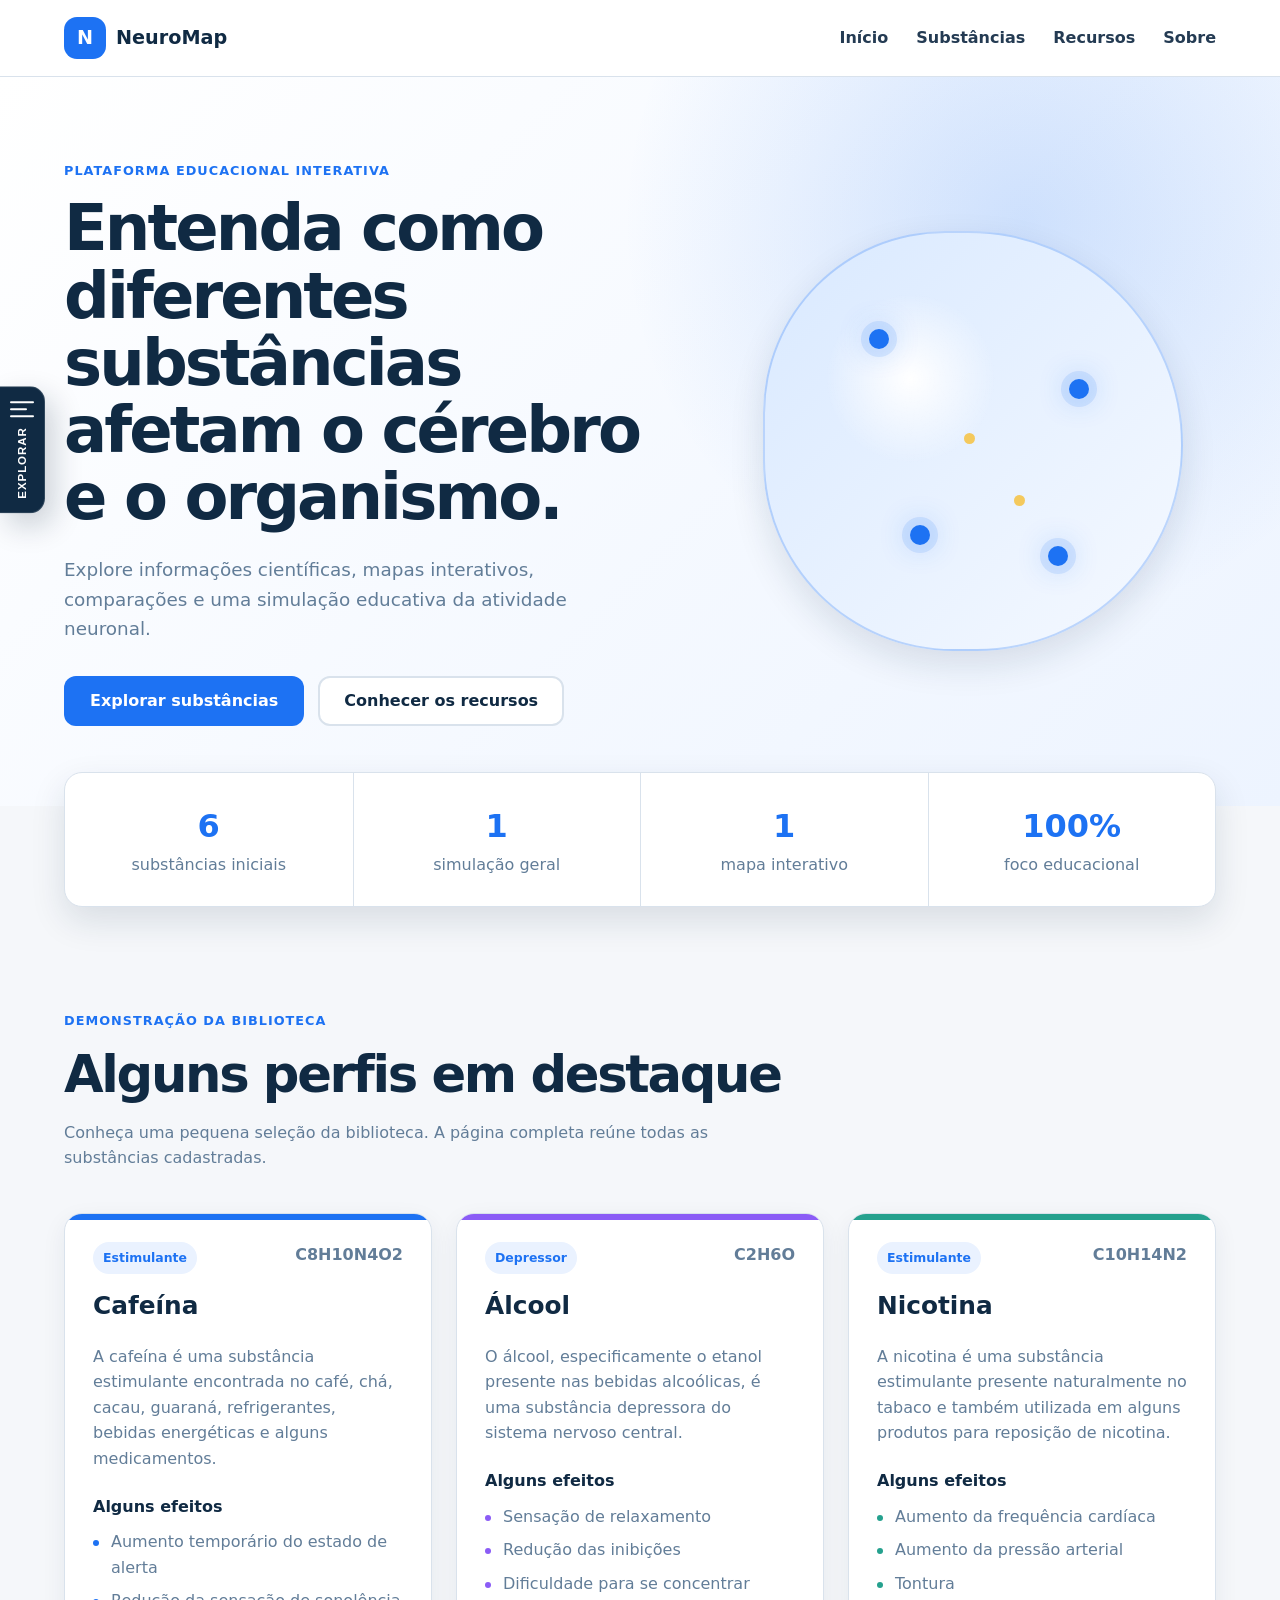
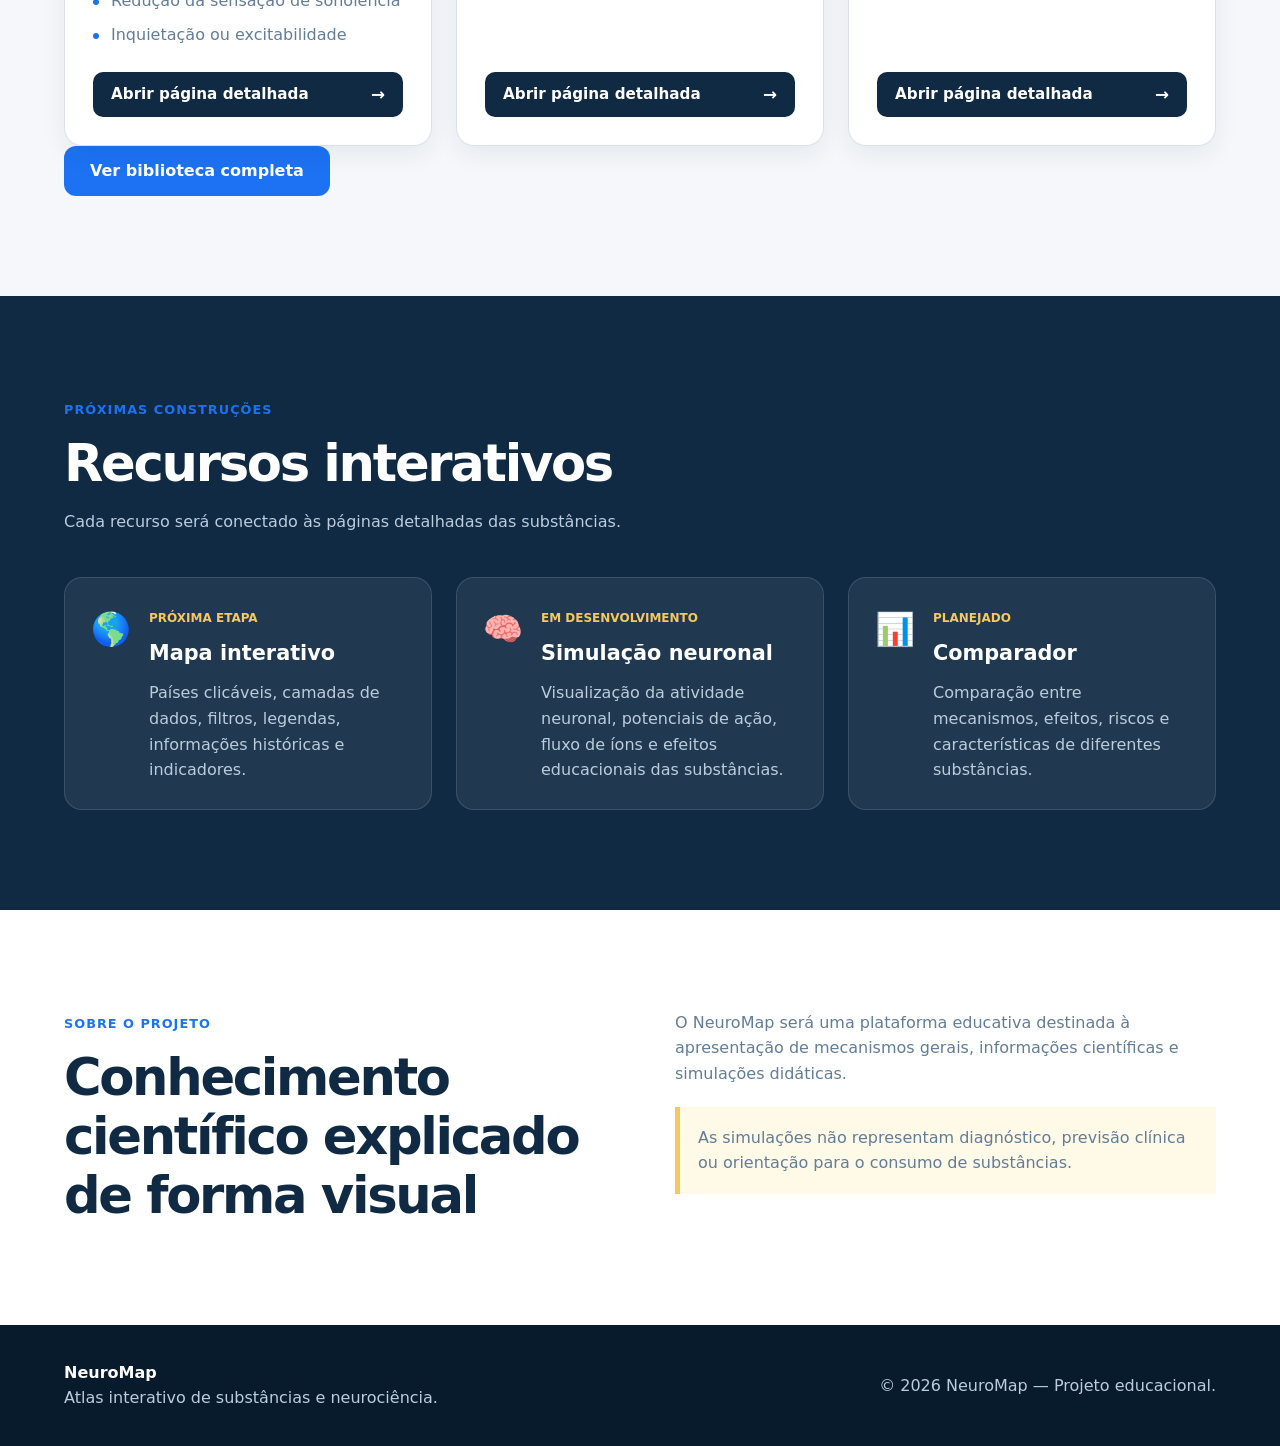
==== index.html @ d0b59bde "Add files via upload" ====
<!DOCTYPE html>
<html lang="pt-BR">
<head>
    <meta charset="UTF-8">

    <meta
        name="viewport"
        content="width=device-width, initial-scale=1.0"
    >

    <meta
        name="description"
        content="Plataforma educativa com mapas, informações e simulações sobre substâncias e seus efeitos no organismo."
    >

    <title>NeuroMap | Atlas Interativo de Substâncias</title>

    <link rel="stylesheet" href="css/style.css">

    <script src="js/menu-lateral.js" defer></script>
    <script src="js/main.js" defer></script>
</head>

<body>
    <header class="cabecalho">
        <div class="container navegacao">
            <a class="logo" href="#inicio" aria-label="Página inicial do NeuroMap">
                <span class="logo-simbolo">N</span>
                <span>NeuroMap</span>
            </a>

            <nav aria-label="Navegação principal">
                <ul class="menu">
                    <li><a href="#inicio">Início</a></li>
                  <li>
    <a href="biblioteca.html">
        Substâncias
    </a>
</li>
                    <li><a href="#recursos">Recursos</a></li>
                    <li><a href="#sobre">Sobre</a></li>
                </ul>
            </nav>
        </div>
    </header>

    <main>
        <section class="hero" id="inicio">
            <div class="container hero-conteudo">
                <div class="hero-texto">
                    <span class="etiqueta">Plataforma educacional interativa</span>

                    <h1>
                        Entenda como diferentes substâncias afetam o cérebro
                        e o organismo.
                    </h1>

                    <p>
                        Explore informações científicas, mapas interativos,
                        comparações e uma simulação educativa da atividade
                        neuronal.
                    </p>

                    <div class="hero-botoes">
                        <a class="botao botao-principal" href="#substancias">
                            Explorar substâncias
                        </a>

                        <a class="botao botao-secundario" href="#recursos">
                            Conhecer os recursos
                        </a>
                    </div>
                </div>

                <div class="hero-visual" aria-hidden="true">
                    <div class="cerebro">
                        <div class="neuronio neuronio-1"></div>
                        <div class="neuronio neuronio-2"></div>
                        <div class="neuronio neuronio-3"></div>
                        <div class="neuronio neuronio-4"></div>
                        <div class="pulso pulso-1"></div>
                        <div class="pulso pulso-2"></div>
                    </div>
                </div>
            </div>
        </section>

        <section class="numeros">
            <div class="container grade-numeros">
                <article>
                    <strong>6</strong>
                    <span>substâncias iniciais</span>
                </article>

                <article>
                    <strong>1</strong>
                    <span>simulação geral</span>
                </article>

                <article>
                    <strong>1</strong>
                    <span>mapa interativo</span>
                </article>

                <article>
                    <strong>100%</strong>
                    <span>foco educacional</span>
                </article>
            </div>
        </section>

        <section class="secao" id="substancias">
            <div class="container">
                <div class="titulo-secao">
                    <span class="etiqueta">
    Demonstração da biblioteca
</span>

<h2>
    Alguns perfis em destaque
</h2>

<p>
    Conheça uma pequena seleção da biblioteca.
    A página completa reúne todas as substâncias cadastradas.
</p>
                </div>

                <div
    
                class="grade-substancias"
                id="lista-substancias"
                data-limite="3"
                aria-live="polite"
                >
                    <p class="mensagem-carregamento">
                        Carregando substâncias...
                    </p>
                </div>
                 <div 
                 class="acao-biblioteca">
            <a
                 class="botao botao-principal"
                 href="biblioteca.html"
            >
        Ver biblioteca completa
    </a>
</div>
            </div>
        </section>

        <section class="secao secao-recursos" id="recursos">
            <div class="container">
                <div class="titulo-secao">
                    <span class="etiqueta">Próximas construções</span>
                    <h2>Recursos interativos</h2>

                    <p>
                        Cada recurso será conectado às páginas detalhadas
                        das substâncias.
                    </p>
                </div>

                <div class="grade-recursos">
                    <article class="recurso">
                        <span class="recurso-icone">🌎</span>
                        <div>
                            <span class="status">Próxima etapa</span>
                            <h3>Mapa interativo</h3>

                            <p>
                                Países clicáveis, camadas de dados,
                                filtros, legendas, informações históricas
                                e indicadores.
                            </p>
                        </div>
                    </article>

                    <article class="recurso">
                        <span class="recurso-icone">🧠</span>
                        <div>
                            <span class="status">Em desenvolvimento</span>
                            <h3>Simulação neuronal</h3>

                            <p>
                                Visualização da atividade neuronal,
                                potenciais de ação, fluxo de íons e efeitos
                                educacionais das substâncias.
                            </p>
                        </div>
                    </article>

                    <article class="recurso">
                        <span class="recurso-icone">📊</span>
                        <div>
                            <span class="status">Planejado</span>
                            <h3>Comparador</h3>

                            <p>
                                Comparação entre mecanismos, efeitos,
                                riscos e características de diferentes
                                substâncias.
                            </p>
                        </div>
                    </article>
                </div>
            </div>
        </section>

        <section class="secao sobre" id="sobre">
            <div class="container sobre-conteudo">
                <div>
                    <span class="etiqueta">Sobre o projeto</span>
                    <h2>Conhecimento científico explicado de forma visual</h2>
                </div>

                <div>
                    <p>
                        O NeuroMap será uma plataforma educativa destinada à
                        apresentação de mecanismos gerais, informações
                        científicas e simulações didáticas.
                    </p>

                    <p class="aviso">
                        As simulações não representam diagnóstico, previsão
                        clínica ou orientação para o consumo de substâncias.
                    </p>
                </div>
            </div>
        </section>
    </main>

    <footer class="rodape">
        <div class="container rodape-conteudo">
            <div>
                <strong>NeuroMap</strong>
                <p>Atlas interativo de substâncias e neurociência.</p>
            </div>

            <p id="ano-rodape"></p>
        </div>
    </footer>
</body>
</html>
---- css/style.css ----
:root {
    --azul-escuro: #102a43;
    --azul: #1d72f3;
    --azul-claro: #eaf2ff;
    --verde: #25a18e;
    --amarelo: #f4c95d;
    --branco: #ffffff;
    --fundo: #f5f7fa;
    --texto: #243b53;
    --texto-claro: #627d98;
    --borda: #d9e2ec;
    --sombra: 0 14px 35px rgba(16, 42, 67, 0.12);
    --raio: 18px;
    --largura: 1180px;
}

* {
    box-sizing: border-box;
    margin: 0;
    padding: 0;
}

html {
    scroll-behavior: smooth;
}

body {
    background: var(--fundo);
    color: var(--texto);
    font-family: Arial, Helvetica, sans-serif;
    line-height: 1.6;
}

a {
    color: inherit;
    text-decoration: none;
}

button,
a {
    -webkit-tap-highlight-color: transparent;
}

.container {
    width: min(90%, var(--largura));
    margin: 0 auto;
}

/* Cabeçalho */

.cabecalho {
    position: sticky;
    top: 0;
    z-index: 1000;
    background: rgba(255, 255, 255, 0.94);
    border-bottom: 1px solid var(--borda);
    backdrop-filter: blur(12px);
}

.navegacao {
    min-height: 76px;
    display: flex;
    align-items: center;
    justify-content: space-between;
    gap: 30px;
}

.logo {
    display: flex;
    align-items: center;
    gap: 10px;
    color: var(--azul-escuro);
    font-size: 1.2rem;
    font-weight: 800;
}

.logo-simbolo {
    width: 42px;
    height: 42px;
    display: grid;
    place-items: center;
    border-radius: 13px;
    background: var(--azul);
    color: var(--branco);
}

.menu {
    display: flex;
    align-items: center;
    gap: 28px;
    list-style: none;
}

.menu a {
    color: var(--texto);
    font-weight: 700;
}

.menu a:hover,
.menu a:focus {
    color: var(--azul);
}

/* Hero */

.hero {
    min-height: 650px;
    display: flex;
    align-items: center;
    overflow: hidden;
    background:
        radial-gradient(circle at 80% 20%, rgba(29, 114, 243, 0.18), transparent 34%),
        linear-gradient(135deg, #ffffff 0%, #edf4ff 100%);
}

.hero-conteudo {
    display: grid;
    grid-template-columns: 1.1fr 0.9fr;
    align-items: center;
    gap: 70px;
    padding: 80px 0;
}

.etiqueta {
    display: inline-block;
    margin-bottom: 14px;
    color: var(--azul);
    font-size: 0.8rem;
    font-weight: 800;
    letter-spacing: 0.08em;
    text-transform: uppercase;
}

.hero h1 {
    max-width: 720px;
    color: var(--azul-escuro);
    font-size: clamp(2.4rem, 5vw, 4.7rem);
    line-height: 1.05;
}

.hero-texto > p {
    max-width: 650px;
    margin-top: 24px;
    color: var(--texto-claro);
    font-size: 1.15rem;
}

.hero-botoes {
    display: flex;
    flex-wrap: wrap;
    gap: 14px;
    margin-top: 32px;
}

.botao {
    min-height: 50px;
    display: inline-flex;
    align-items: center;
    justify-content: center;
    padding: 0 24px;
    border: 2px solid transparent;
    border-radius: 12px;
    font-weight: 800;
    transition: 0.2s;
}

.botao-principal {
    background: var(--azul);
    color: var(--branco);
}

.botao-principal:hover {
    transform: translateY(-2px);
    box-shadow: 0 10px 25px rgba(29, 114, 243, 0.25);
}

.botao-secundario {
    border-color: var(--borda);
    background: var(--branco);
    color: var(--azul-escuro);
}

/* Ilustração criada somente com CSS */

.hero-visual {
    display: grid;
    place-items: center;
}

.cerebro {
    position: relative;
    width: min(420px, 80vw);
    aspect-ratio: 1;
    border: 2px solid rgba(29, 114, 243, 0.25);
    border-radius: 46% 54% 52% 48%;
    background:
        radial-gradient(circle at 35% 35%, #ffffff, transparent 22%),
        linear-gradient(135deg, #d9e9ff, #f5f9ff);
    box-shadow: var(--sombra);
}

.neuronio,
.pulso {
    position: absolute;
    border-radius: 50%;
}

.neuronio {
    width: 20px;
    height: 20px;
    background: var(--azul);
    box-shadow:
        0 0 0 8px rgba(29, 114, 243, 0.12),
        0 0 30px rgba(29, 114, 243, 0.45);
}

.neuronio-1 {
    top: 23%;
    left: 25%;
}

.neuronio-2 {
    top: 35%;
    right: 22%;
}

.neuronio-3 {
    bottom: 25%;
    left: 35%;
}

.neuronio-4 {
    bottom: 20%;
    right: 27%;
}

.pulso {
    width: 11px;
    height: 11px;
    background: var(--amarelo);
    animation: pulsar 1.8s infinite alternate;
}

.pulso-1 {
    top: 48%;
    left: 48%;
}

.pulso-2 {
    top: 63%;
    left: 60%;
    animation-delay: 0.7s;
}

@keyframes pulsar {
    from {
        transform: scale(0.7);
        opacity: 0.4;
    }

    to {
        transform: scale(1.7);
        opacity: 1;
        box-shadow: 0 0 25px var(--amarelo);
    }
}

/* Números */

.numeros {
    position: relative;
    margin-top: -34px;
}

.grade-numeros {
    display: grid;
    grid-template-columns: repeat(4, 1fr);
    overflow: hidden;
    border: 1px solid var(--borda);
    border-radius: var(--raio);
    background: var(--branco);
    box-shadow: var(--sombra);
}

.grade-numeros article {
    padding: 28px;
    text-align: center;
}

.grade-numeros article + article {
    border-left: 1px solid var(--borda);
}

.grade-numeros strong {
    display: block;
    color: var(--azul);
    font-size: 2rem;
}

.grade-numeros span {
    color: var(--texto-claro);
}

/* Seções */

.secao {
    padding: 100px 0;
}

.titulo-secao {
    max-width: 730px;
    margin-bottom: 42px;
}

.titulo-secao h2,
.sobre h2 {
    color: var(--azul-escuro);
    font-size: clamp(2rem, 4vw, 3.2rem);
    line-height: 1.15;
}

.titulo-secao p {
    margin-top: 16px;
    color: var(--texto-claro);
}

/* Cards de substâncias */

.grade-substancias {
    display: grid;
    grid-template-columns: repeat(3, 1fr);
    gap: 24px;
}

.card-substancia {
    position: relative;
    overflow: hidden;
    padding: 28px;
    border: 1px solid var(--borda);
    border-radius: var(--raio);
    background: var(--branco);
    box-shadow: 0 8px 25px rgba(16, 42, 67, 0.07);
    transition: 0.25s;
}

.card-substancia::before {
    content: "";
    position: absolute;
    inset: 0 0 auto;
    height: 6px;
    background: var(--cor-card, var(--azul));
}

.card-substancia:hover {
    transform: translateY(-6px);
    box-shadow: var(--sombra);
}

.card-topo {
    display: flex;
    align-items: flex-start;
    justify-content: space-between;
    gap: 18px;
}

.card-substancia h3 {
    margin-top: 12px;
    color: var(--azul-escuro);
    font-size: 1.55rem;
}

.categoria {
    display: inline-block;
    padding: 6px 10px;
    border-radius: 999px;
    background: var(--azul-claro);
    color: var(--azul);
    font-size: 0.78rem;
    font-weight: 800;
}

.formula {
    color: var(--texto-claro);
    font-weight: 700;
}

.card-resumo {
    margin-top: 18px;
    color: var(--texto-claro);
}

.card-substancia h4 {
    margin-top: 22px;
    color: var(--azul-escuro);
}

.lista-efeitos {
    margin: 10px 0 24px 20px;
    color: var(--texto-claro);
}

.botao-card {
    width: 100%;
    min-height: 45px;

    display: flex;
    align-items: center;
    justify-content: center;

    border: 0;
    border-radius: 10px;
    background: var(--azul-escuro);
    color: var(--branco);
    cursor: pointer;
    font-size: 0.95rem;
    font-weight: 800;
    text-decoration: none;
}

.botao-card:hover {
    background: var(--azul);
}

.mensagem-carregamento,
.mensagem-erro {
    grid-column: 1 / -1;
    padding: 30px;
    border-radius: var(--raio);
    background: var(--branco);
    text-align: center;
}

.mensagem-erro {
    color: #a61b1b;
}

/* Recursos */

.secao-recursos {
    background: var(--azul-escuro);
}

.secao-recursos .titulo-secao h2 {
    color: var(--branco);
}

.secao-recursos .titulo-secao p {
    color: #bcccdc;
}

.grade-recursos {
    display: grid;
    grid-template-columns: repeat(3, 1fr);
    gap: 24px;
}

.recurso {
    display: flex;
    align-items: flex-start;
    gap: 18px;
    padding: 26px;
    border: 1px solid rgba(255, 255, 255, 0.13);
    border-radius: var(--raio);
    background: rgba(255, 255, 255, 0.07);
    color: var(--branco);
}

.recurso-icone {
    font-size: 2rem;
}

.recurso h3 {
    margin: 8px 0 10px;
    font-size: 1.3rem;
}

.recurso p {
    color: #bcccdc;
}

.status {
    color: var(--amarelo);
    font-size: 0.75rem;
    font-weight: 800;
    text-transform: uppercase;
}

/* Sobre */

.sobre {
    background: var(--branco);
}

.sobre-conteudo {
    display: grid;
    grid-template-columns: 1fr 1fr;
    gap: 70px;
    align-items: start;
}

.sobre p {
    color: var(--texto-claro);
}

.aviso {
    margin-top: 20px;
    padding: 18px;
    border-left: 5px solid var(--amarelo);
    background: #fff9e8;
}

/* Rodapé */

.rodape {
    padding: 35px 0;
    background: #081b2c;
    color: #bcccdc;
}

.rodape-conteudo {
    display: flex;
    align-items: center;
    justify-content: space-between;
    gap: 25px;
}

.rodape strong {
    color: var(--branco);
}

/* Responsividade */

@media (max-width: 900px) {
    .hero-conteudo,
    .sobre-conteudo {
        grid-template-columns: 1fr;
    }

    .hero-texto {
        text-align: center;
    }

    .hero-texto > p {
        margin-inline: auto;
    }

    .hero-botoes {
        justify-content: center;
    }

    .hero-visual {
        order: -1;
    }

    .grade-substancias,
    .grade-recursos {
        grid-template-columns: 1fr;
    }

    .grade-numeros {
        grid-template-columns: repeat(2, 1fr);
    }

    .grade-numeros article + article {
        border-left: 0;
    }
}

@media (max-width: 650px) {
    .navegacao {
        padding: 15px 0;
        flex-direction: column;
    }

    .menu {
        flex-wrap: wrap;
        justify-content: center;
        gap: 14px 20px;
    }

    .hero {
        min-height: auto;
    }

    .hero-conteudo {
        padding: 55px 0 85px;
    }

    .hero h1 {
        font-size: 2.5rem;
    }

    .grade-numeros {
        grid-template-columns: 1fr;
    }

    .grade-numeros article {
        border-bottom: 1px solid var(--borda);
    }

    .secao {
        padding: 75px 0;
    }

    .rodape-conteudo {
        flex-direction: column;
        text-align: center;
    }
}


/* Ajustes profissionais gerais */

body {
    font-family:
        "Segoe UI",
        Inter,
        system-ui,
        -apple-system,
        BlinkMacSystemFont,
        Arial,
        sans-serif;
    text-rendering: optimizeLegibility;
}

.hero h1,
.titulo-secao h2,
.sobre h2 {
    letter-spacing: -0.045em;
}

.card-substancia {
    min-height: 100%;
    display: flex;
    flex-direction: column;
}

.botao-card {
    margin-top: auto;
    justify-content: space-between;
    padding-inline: 18px;
}

.botao-card::after {
    content: "→";
    font-size: 1.05rem;
}

.lista-efeitos {
    list-style: none;
    margin-left: 0;
}

.lista-efeitos li {
    position: relative;
    padding-left: 18px;
}

.lista-efeitos li + li {
    margin-top: 8px;
}

.lista-efeitos li::before {
    content: "";
    position: absolute;
    top: 0.68em;
    left: 0;
    width: 6px;
    height: 6px;
    border-radius: 50%;
    background: var(--cor-card, var(--azul));
}

@media (prefers-reduced-motion: reduce) {
    *,
    *::before,
    *::after {
        scroll-behavior: auto !important;
        animation-duration: 0.01ms !important;
        animation-iteration-count: 1 !important;
        transition-duration: 0.01ms !important;
    }
}


/* =========================================================
   CENTRAL DE NAVEGAÇÃO LATERAL
   ========================================================= */

.sr-only {
    position: absolute;
    width: 1px;
    height: 1px;
    overflow: hidden;
    clip: rect(0, 0, 0, 0);
    white-space: nowrap;
    clip-path: inset(50%);
}

.menu-global-aberto {
    overflow: hidden;
}

.aba-menu-lateral {
    position: fixed;
    top: 50%;
    left: 0;
    z-index: 1300;
    min-height: 116px;
    display: flex;
    flex-direction: column;
    align-items: center;
    justify-content: center;
    gap: 10px;
    padding: 14px 10px;
    border: 1px solid rgba(255, 255, 255, 0.14);
    border-left: 0;
    border-radius: 0 15px 15px 0;
    background: var(--azul-escuro);
    color: var(--branco);
    box-shadow: 8px 12px 30px rgba(11, 31, 51, 0.2);
    cursor: pointer;
    transform: translateY(-50%);
    transition:
        background 0.2s ease,
        padding 0.2s ease,
        transform 0.2s ease;
}

.aba-menu-lateral:hover,
.aba-menu-lateral:focus-visible {
    padding-right: 14px;
    background: var(--azul);
}

.aba-menu-icone {
    width: 24px;
    display: grid;
    gap: 5px;
}

.aba-menu-icone i {
    display: block;
    height: 2px;
    border-radius: 999px;
    background: currentColor;
}

.aba-menu-icone i:nth-child(2) {
    width: 17px;
}

.aba-menu-texto {
    writing-mode: vertical-rl;
    transform: rotate(180deg);
    font-size: 0.72rem;
    font-weight: 850;
    letter-spacing: 0.08em;
    text-transform: uppercase;
}

.menu-lateral-overlay {
    position: fixed;
    inset: 0;
    z-index: 1390;
    background: rgba(5, 18, 31, 0.58);
    opacity: 0;
    backdrop-filter: blur(3px);
    transition: opacity 0.22s ease;
}

.menu-lateral-overlay.overlay-visivel {
    opacity: 1;
}

.menu-lateral {
    position: fixed;
    top: 0;
    bottom: 0;
    left: 0;
    z-index: 1400;
    width: min(430px, 92vw);
    display: flex;
    flex-direction: column;
    border-right: 1px solid rgba(255, 255, 255, 0.08);
    background:
        radial-gradient(circle at 10% 0%, rgba(37, 99, 235, 0.2), transparent 28%),
        linear-gradient(160deg, #0a1d30, #0d2740 64%, #0a2035);
    color: var(--branco);
    box-shadow: 24px 0 70px rgba(3, 13, 23, 0.33);
    transform: translateX(-103%);
    visibility: hidden;
    transition:
        transform 0.28s ease,
        visibility 0.28s ease;
}

.menu-lateral.menu-lateral-aberto {
    transform: translateX(0);
    visibility: visible;
}

.menu-lateral-cabecalho {
    min-height: 86px;
    display: flex;
    align-items: center;
    justify-content: space-between;
    gap: 20px;
    padding: 18px 22px;
    border-bottom: 1px solid rgba(255, 255, 255, 0.1);
}

.menu-lateral-logo {
    display: flex;
    align-items: center;
    gap: 12px;
}

.menu-lateral-logo > span:last-child {
    display: flex;
    flex-direction: column;
}

.menu-lateral-logo strong {
    color: var(--branco);
    font-size: 1rem;
}

.menu-lateral-logo small {
    color: #9fb4ca;
    font-size: 0.72rem;
}

.fechar-menu-lateral {
    width: 40px;
    height: 40px;
    display: grid;
    place-items: center;
    border: 1px solid rgba(255, 255, 255, 0.13);
    border-radius: 12px;
    background: rgba(255, 255, 255, 0.07);
    color: var(--branco);
    cursor: pointer;
    font-size: 1.7rem;
    line-height: 1;
    transition:
        background 0.18s ease,
        transform 0.18s ease;
}

.fechar-menu-lateral:hover {
    background: rgba(255, 255, 255, 0.13);
    transform: rotate(4deg);
}

.menu-lateral-conteudo {
    flex: 1;
    overflow-y: auto;
    padding: 8px 22px 30px;
    scrollbar-width: thin;
    scrollbar-color: rgba(255, 255, 255, 0.25) transparent;
}

.grupo-menu-lateral {
    padding: 25px 0;
    border-bottom: 1px solid rgba(255, 255, 255, 0.09);
}

.grupo-menu-lateral:last-child {
    border-bottom: 0;
}

.grupo-menu-linha {
    display: flex;
    align-items: center;
    justify-content: space-between;
    gap: 15px;
}

.grupo-menu-titulo {
    display: block;
    color: #8fa7bf;
    font-size: 0.68rem;
    font-weight: 900;
    letter-spacing: 0.12em;
    text-transform: uppercase;
}

.contador-menu {
    min-width: 27px;
    min-height: 27px;
    display: grid;
    place-items: center;
    border: 1px solid rgba(255, 255, 255, 0.12);
    border-radius: 9px;
    background: rgba(255, 255, 255, 0.07);
    color: #d5e2ef;
    font-size: 0.7rem;
    font-weight: 850;
}

.links-menu-lateral {
    display: grid;
    gap: 7px;
    margin-top: 13px;
}

.links-menu-lateral > a {
    display: grid;
    grid-template-columns: 27px minmax(0, 1fr);
    align-items: center;
    gap: 11px;
    padding: 11px;
    border: 1px solid transparent;
    border-radius: 12px;
    transition:
        background 0.18s ease,
        border-color 0.18s ease,
        transform 0.18s ease;
}

.links-menu-lateral > a:hover {
    border-color: rgba(255, 255, 255, 0.1);
    background: rgba(255, 255, 255, 0.07);
    transform: translateX(3px);
}

.link-menu-numero {
    color: #75a9ff;
    font-size: 0.66rem;
    font-weight: 900;
}

.links-menu-lateral strong {
    display: block;
    color: #f7fbff;
    font-size: 0.88rem;
}

.links-menu-lateral small {
    display: block;
    margin-top: 2px;
    color: #93a9bf;
    font-size: 0.72rem;
}

.busca-menu-lateral {
    min-height: 45px;
    display: flex;
    align-items: center;
    gap: 10px;
    margin: 14px 0 11px;
    padding: 0 14px;
    border: 1px solid rgba(255, 255, 255, 0.12);
    border-radius: 12px;
    background: rgba(255, 255, 255, 0.07);
    color: #9eb3c8;
}

.busca-menu-lateral:focus-within {
    border-color: rgba(117, 169, 255, 0.65);
    background: rgba(255, 255, 255, 0.1);
}

.busca-menu-lateral input {
    min-width: 0;
    flex: 1;
    border: 0;
    outline: 0;
    background: transparent;
    color: var(--branco);
    font: inherit;
    font-size: 0.83rem;
}

.busca-menu-lateral input::placeholder {
    color: #8ba1b7;
}

.lista-menu-substancias {
    display: grid;
    gap: 7px;
}

.item-menu-substancia {
    --cor-item-menu: #2563eb;
    display: grid;
    grid-template-columns: 9px minmax(0, 1fr) auto;
    align-items: center;
    gap: 12px;
    padding: 11px 12px;
    border: 1px solid transparent;
    border-radius: 12px;
    background: rgba(255, 255, 255, 0.035);
    transition:
        background 0.18s ease,
        border-color 0.18s ease,
        transform 0.18s ease;
}

.item-menu-substancia:hover {
    border-color: rgba(255, 255, 255, 0.1);
    background: rgba(255, 255, 255, 0.075);
    transform: translateX(3px);
}

.item-menu-substancia.substancia-menu-atual {
    border-color: color-mix(in srgb, var(--cor-item-menu) 55%, transparent);
    background: color-mix(in srgb, var(--cor-item-menu) 18%, transparent);
}

.marcador-menu-substancia {
    width: 8px;
    height: 28px;
    border-radius: 999px;
    background: var(--cor-item-menu);
    box-shadow: 0 0 16px color-mix(in srgb, var(--cor-item-menu) 55%, transparent);
}

.dados-menu-substancia {
    min-width: 0;
}

.dados-menu-substancia strong,
.dados-menu-substancia small {
    display: block;
    overflow: hidden;
    text-overflow: ellipsis;
    white-space: nowrap;
}

.dados-menu-substancia strong {
    color: #f6fbff;
    font-size: 0.85rem;
}

.dados-menu-substancia small {
    margin-top: 2px;
    color: #91a8bf;
    font-size: 0.69rem;
}

.seta-menu-substancia {
    color: #85a1bd;
    font-size: 0.9rem;
}

.menu-carregando,
.menu-erro,
.menu-sem-resultados {
    padding: 16px 10px;
    color: #9fb4c9;
    font-size: 0.78rem;
    text-align: center;
}

.menu-erro {
    color: #ffb9b9;
}

.atalhos-menu-lateral {
    display: grid;
    gap: 8px;
    margin-top: 13px;
}

.atalhos-menu-lateral a {
    display: flex;
    align-items: center;
    justify-content: space-between;
    gap: 15px;
    padding: 11px 12px;
    border-radius: 10px;
    background: rgba(255, 255, 255, 0.04);
    color: #dbe8f5;
    font-size: 0.8rem;
}

.atalhos-menu-lateral a:hover {
    background: rgba(255, 255, 255, 0.08);
}

.atalhos-menu-lateral small {
    color: var(--amarelo);
    font-size: 0.62rem;
    font-weight: 850;
    letter-spacing: 0.04em;
    text-transform: uppercase;
}

.menu-lateral-rodape {
    padding: 18px 22px 20px;
    border-top: 1px solid rgba(255, 255, 255, 0.1);
    background: rgba(3, 15, 26, 0.22);
}

.menu-lateral-rodape strong {
    color: #e9f3fc;
    font-size: 0.77rem;
}

.menu-lateral-rodape p {
    margin-top: 3px;
    color: #8fa7bf;
    font-size: 0.7rem;
}

@media (max-width: 680px) {
    .aba-menu-lateral {
        top: auto;
        right: 18px;
        bottom: 18px;
        left: auto;
        min-height: 54px;
        flex-direction: row;
        padding: 0 18px;
        border: 0;
        border-radius: 999px;
        transform: none;
    }

    .aba-menu-lateral:hover,
    .aba-menu-lateral:focus-visible {
        padding-right: 18px;
    }

    .aba-menu-texto {
        writing-mode: initial;
        transform: none;
    }

    .menu-lateral {
        width: min(390px, 94vw);
    }
}

@media (prefers-reduced-motion: reduce) {
    .menu-lateral,
    .menu-lateral-overlay,
    .aba-menu-lateral,
    .item-menu-substancia,
    .links-menu-lateral > a {
        transition: none;
    }
    /* Página da biblioteca */

.biblioteca-hero {
    padding: 85px 0;

    background:
        radial-gradient(
            circle at 85% 20%,
            rgba(29, 114, 243, 0.15),
            transparent 32%
        ),
        linear-gradient(
            135deg,
            #ffffff,
            var(--azul-claro)
        );

    border-bottom: 1px solid var(--borda);
}

.biblioteca-hero h1 {
    max-width: 850px;

    color: var(--azul-escuro);

    font-size:
        clamp(2.7rem, 6vw, 4.8rem);

    line-height: 1.05;
}

.biblioteca-hero p {
    max-width: 720px;

    margin-top: 22px;

    color: var(--texto-claro);
    font-size: 1.1rem;
}

.voltar-biblioteca {
    display: inline-block;

    margin-bottom: 28px;

    color: var(--azul);
    font-weight: 800;
}

.voltar-biblioteca:hover {
    text-decoration: underline;
}

.acao-biblioteca {
    display: flex;
    justify-content: center;

    margin-top: 42px;
}

@media (max-width: 650px) {
    .biblioteca-hero {
        padding: 60px 0;
    }

    .biblioteca-hero h1 {
        font-size: 2.7rem;
    }
}
}
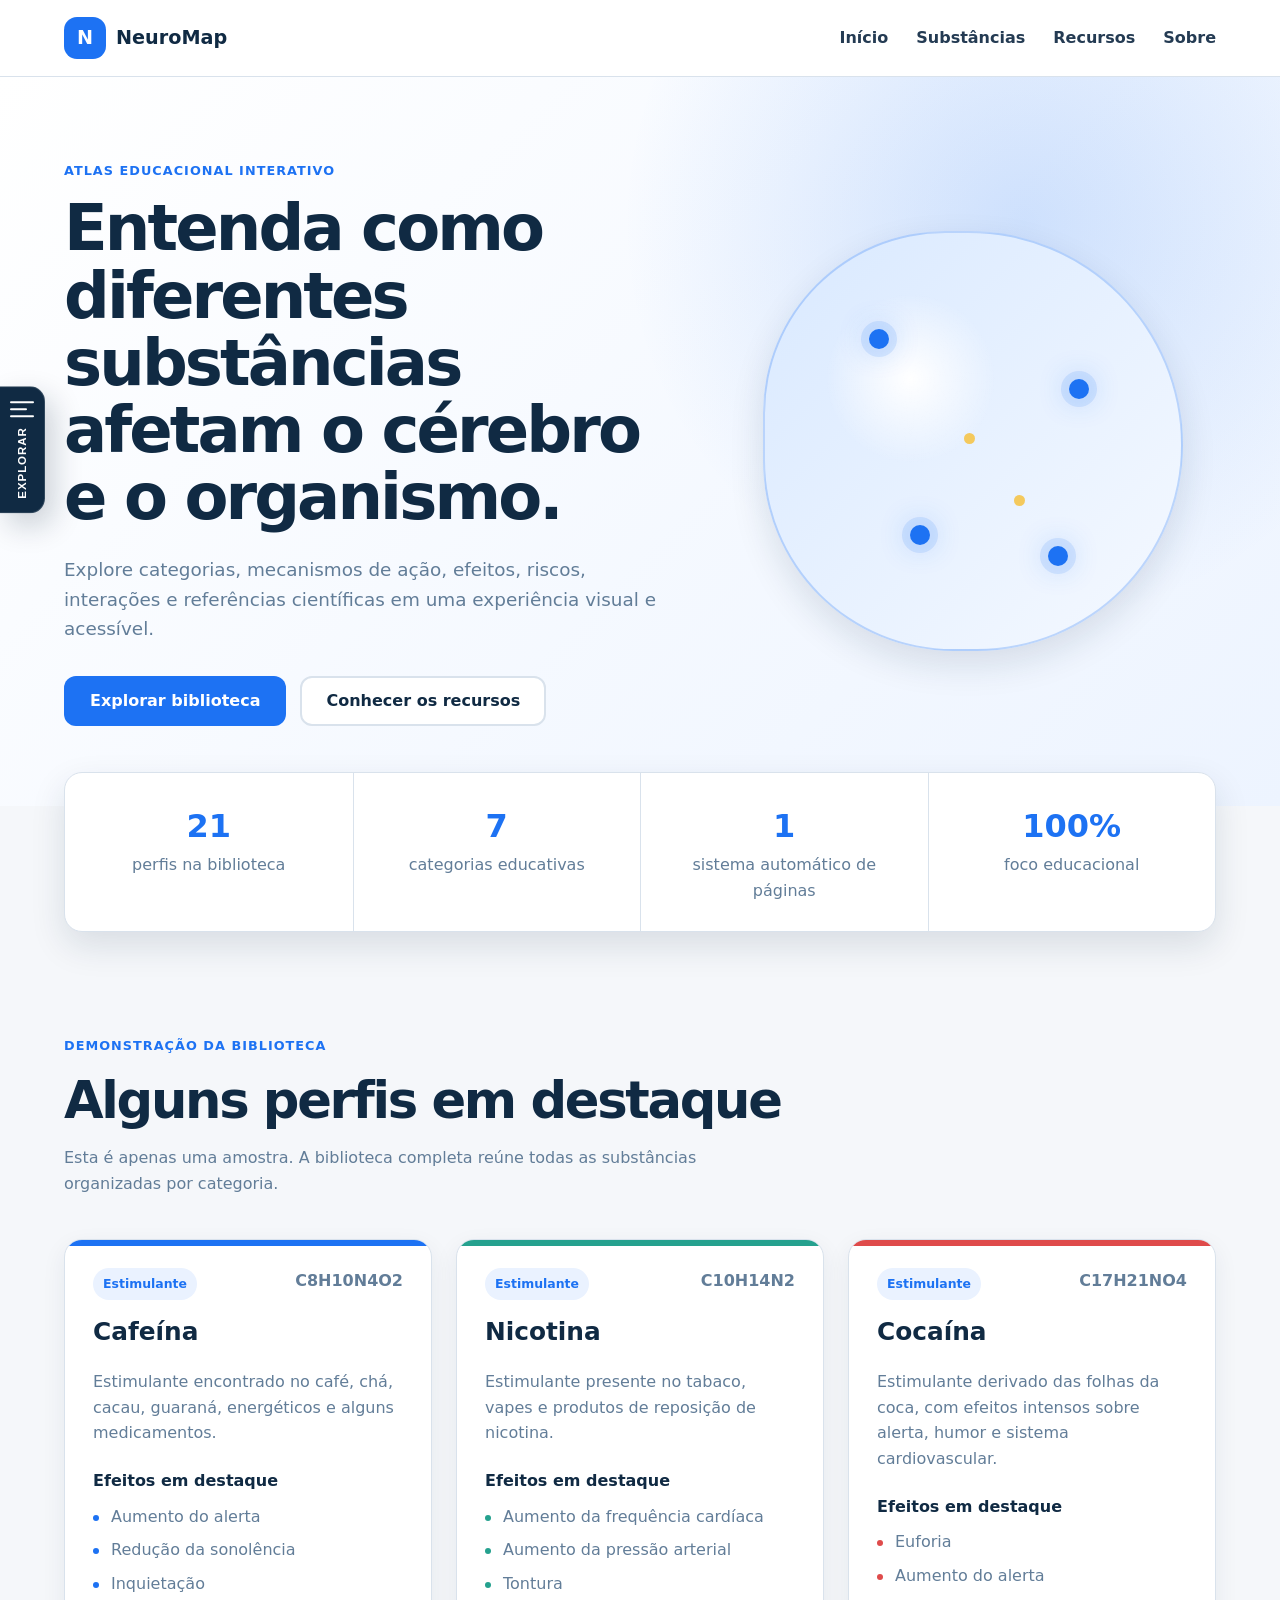
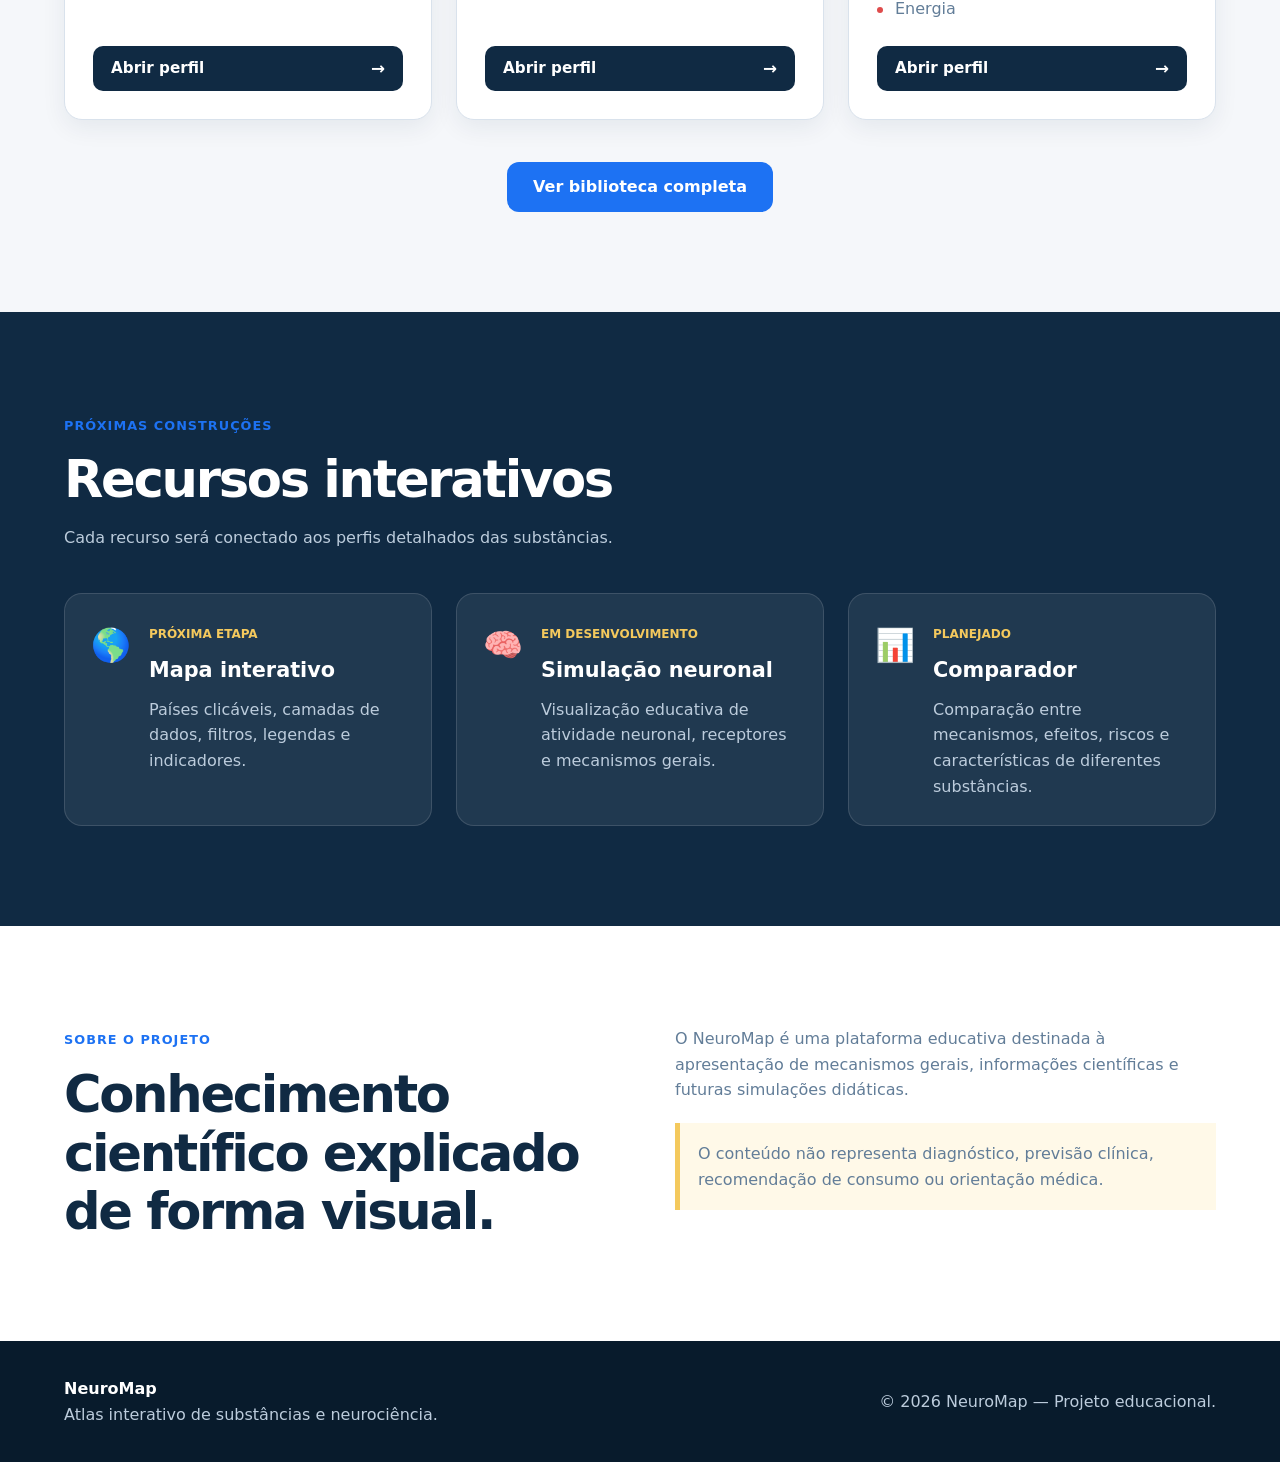
==== commit 29f35e8f: "Add files via upload" ====
--- a/index.html
+++ b/index.html
@@ -2,15 +2,10 @@
 <html lang="pt-BR">
 <head>
     <meta charset="UTF-8">
-
-    <meta
-        name="viewport"
-        content="width=device-width, initial-scale=1.0"
-    >
-
+    <meta name="viewport" content="width=device-width, initial-scale=1.0">
     <meta
         name="description"
-        content="Plataforma educativa com mapas, informações e simulações sobre substâncias e seus efeitos no organismo."
+        content="NeuroMap: atlas educacional sobre substâncias, categorias, mecanismos, efeitos, riscos e referências científicas."
     >
 
     <title>NeuroMap | Atlas Interativo de Substâncias</title>
@@ -32,11 +27,7 @@
             <nav aria-label="Navegação principal">
                 <ul class="menu">
                     <li><a href="#inicio">Início</a></li>
-                  <li>
-    <a href="biblioteca.html">
-        Substâncias
-    </a>
-</li>
+                    <li><a href="biblioteca.html">Substâncias</a></li>
                     <li><a href="#recursos">Recursos</a></li>
                     <li><a href="#sobre">Sobre</a></li>
                 </ul>
@@ -48,7 +39,7 @@
         <section class="hero" id="inicio">
             <div class="container hero-conteudo">
                 <div class="hero-texto">
-                    <span class="etiqueta">Plataforma educacional interativa</span>
+                    <span class="etiqueta">Atlas educacional interativo</span>
 
                     <h1>
                         Entenda como diferentes substâncias afetam o cérebro
@@ -56,14 +47,14 @@
                     </h1>
 
                     <p>
-                        Explore informações científicas, mapas interativos,
-                        comparações e uma simulação educativa da atividade
-                        neuronal.
+                        Explore categorias, mecanismos de ação, efeitos,
+                        riscos, interações e referências científicas em uma
+                        experiência visual e acessível.
                     </p>
 
                     <div class="hero-botoes">
-                        <a class="botao botao-principal" href="#substancias">
-                            Explorar substâncias
+                        <a class="botao botao-principal" href="biblioteca.html">
+                            Explorar biblioteca
                         </a>
 
                         <a class="botao botao-secundario" href="#recursos">
@@ -85,21 +76,21 @@
             </div>
         </section>
 
-        <section class="numeros">
+        <section class="numeros" aria-label="Resumo do projeto">
             <div class="container grade-numeros">
                 <article>
-                    <strong>6</strong>
-                    <span>substâncias iniciais</span>
+                    <strong id="contador-substancias">—</strong>
+                    <span>perfis na biblioteca</span>
+                </article>
+
+                <article>
+                    <strong>7</strong>
+                    <span>categorias educativas</span>
                 </article>
 
                 <article>
                     <strong>1</strong>
-                    <span>simulação geral</span>
-                </article>
-
-                <article>
-                    <strong>1</strong>
-                    <span>mapa interativo</span>
+                    <span>sistema automático de páginas</span>
                 </article>
 
                 <article>
@@ -112,40 +103,31 @@
         <section class="secao" id="substancias">
             <div class="container">
                 <div class="titulo-secao">
-                    <span class="etiqueta">
-    Demonstração da biblioteca
-</span>
-
-<h2>
-    Alguns perfis em destaque
-</h2>
-
-<p>
-    Conheça uma pequena seleção da biblioteca.
-    A página completa reúne todas as substâncias cadastradas.
-</p>
+                    <span class="etiqueta">Demonstração da biblioteca</span>
+                    <h2>Alguns perfis em destaque</h2>
+
+                    <p>
+                        Esta é apenas uma amostra. A biblioteca completa reúne
+                        todas as substâncias organizadas por categoria.
+                    </p>
                 </div>
 
                 <div
-    
-                class="grade-substancias"
-                id="lista-substancias"
-                data-limite="3"
-                aria-live="polite"
+                    class="grade-substancias"
+                    id="lista-substancias"
+                    data-limite="3"
+                    aria-live="polite"
                 >
                     <p class="mensagem-carregamento">
                         Carregando substâncias...
                     </p>
                 </div>
-                 <div 
-                 class="acao-biblioteca">
-            <a
-                 class="botao botao-principal"
-                 href="biblioteca.html"
-            >
-        Ver biblioteca completa
-    </a>
-</div>
+
+                <div class="acao-biblioteca">
+                    <a class="botao botao-principal" href="biblioteca.html">
+                        Ver biblioteca completa
+                    </a>
+                </div>
             </div>
         </section>
 
@@ -156,7 +138,7 @@
                     <h2>Recursos interativos</h2>
 
                     <p>
-                        Cada recurso será conectado às páginas detalhadas
+                        Cada recurso será conectado aos perfis detalhados
                         das substâncias.
                     </p>
                 </div>
@@ -167,11 +149,9 @@
                         <div>
                             <span class="status">Próxima etapa</span>
                             <h3>Mapa interativo</h3>
-
                             <p>
-                                Países clicáveis, camadas de dados,
-                                filtros, legendas, informações históricas
-                                e indicadores.
+                                Países clicáveis, camadas de dados, filtros,
+                                legendas e indicadores.
                             </p>
                         </div>
                     </article>
@@ -181,11 +161,9 @@
                         <div>
                             <span class="status">Em desenvolvimento</span>
                             <h3>Simulação neuronal</h3>
-
                             <p>
-                                Visualização da atividade neuronal,
-                                potenciais de ação, fluxo de íons e efeitos
-                                educacionais das substâncias.
+                                Visualização educativa de atividade neuronal,
+                                receptores e mecanismos gerais.
                             </p>
                         </div>
                     </article>
@@ -195,11 +173,9 @@
                         <div>
                             <span class="status">Planejado</span>
                             <h3>Comparador</h3>
-
                             <p>
-                                Comparação entre mecanismos, efeitos,
-                                riscos e características de diferentes
-                                substâncias.
+                                Comparação entre mecanismos, efeitos, riscos
+                                e características de diferentes substâncias.
                             </p>
                         </div>
                     </article>
@@ -211,19 +187,19 @@
             <div class="container sobre-conteudo">
                 <div>
                     <span class="etiqueta">Sobre o projeto</span>
-                    <h2>Conhecimento científico explicado de forma visual</h2>
+                    <h2>Conhecimento científico explicado de forma visual.</h2>
                 </div>
 
                 <div>
                     <p>
-                        O NeuroMap será uma plataforma educativa destinada à
+                        O NeuroMap é uma plataforma educativa destinada à
                         apresentação de mecanismos gerais, informações
-                        científicas e simulações didáticas.
+                        científicas e futuras simulações didáticas.
                     </p>
 
                     <p class="aviso">
-                        As simulações não representam diagnóstico, previsão
-                        clínica ou orientação para o consumo de substâncias.
+                        O conteúdo não representa diagnóstico, previsão
+                        clínica, recomendação de consumo ou orientação médica.
                     </p>
                 </div>
             </div>
@@ -241,4 +217,4 @@
         </div>
     </footer>
 </body>
-</html>+</html>
--- a/css/style.css
+++ b/css/style.css
@@ -1142,52 +1142,67 @@
     .links-menu-lateral > a {
         transition: none;
     }
-    /* Página da biblioteca */
+}
+
+
+/* =========================================================
+   BIBLIOTECA COMPLETA E ORGANIZAÇÃO POR CATEGORIAS
+   ========================================================= */
+
+.acao-biblioteca {
+    display: flex;
+    justify-content: center;
+    margin-top: 42px;
+}
 
 .biblioteca-hero {
-    padding: 85px 0;
-
+    position: relative;
+    overflow: hidden;
+    padding: 88px 0;
+    border-bottom: 1px solid var(--borda);
     background:
-        radial-gradient(
-            circle at 85% 20%,
-            rgba(29, 114, 243, 0.15),
-            transparent 32%
-        ),
-        linear-gradient(
-            135deg,
-            #ffffff,
-            var(--azul-claro)
-        );
-
-    border-bottom: 1px solid var(--borda);
+        radial-gradient(circle at 85% 20%, rgba(37, 99, 235, 0.16), transparent 32%),
+        linear-gradient(135deg, #ffffff, var(--azul-claro));
+}
+
+.biblioteca-hero::before {
+    content: "";
+    position: absolute;
+    inset: 0;
+    pointer-events: none;
+    opacity: 0.22;
+    background-image:
+        linear-gradient(rgba(37, 99, 235, 0.07) 1px, transparent 1px),
+        linear-gradient(90deg, rgba(37, 99, 235, 0.07) 1px, transparent 1px);
+    background-size: 46px 46px;
+}
+
+.biblioteca-hero .container {
+    position: relative;
+    z-index: 1;
 }
 
 .biblioteca-hero h1 {
-    max-width: 850px;
-
+    max-width: 870px;
     color: var(--azul-escuro);
-
-    font-size:
-        clamp(2.7rem, 6vw, 4.8rem);
-
-    line-height: 1.05;
+    font-size: clamp(2.8rem, 6vw, 5rem);
+    font-weight: 850;
+    letter-spacing: -0.055em;
+    line-height: 1.02;
 }
 
 .biblioteca-hero p {
-    max-width: 720px;
-
-    margin-top: 22px;
-
+    max-width: 760px;
+    margin-top: 23px;
     color: var(--texto-claro);
     font-size: 1.1rem;
 }
 
 .voltar-biblioteca {
-    display: inline-block;
-
-    margin-bottom: 28px;
-
+    display: inline-flex;
+    margin-bottom: 29px;
     color: var(--azul);
+    font-size: 0.9rem;
     font-weight: 800;
 }
 
@@ -1195,20 +1210,317 @@
     text-decoration: underline;
 }
 
-.acao-biblioteca {
-    display: flex;
+.secao-biblioteca {
+    background: var(--fundo);
+}
+
+.controles-biblioteca {
+    display: grid;
+    grid-template-columns: minmax(0, 1.5fr) minmax(220px, 0.7fr) auto;
+    align-items: end;
+    gap: 18px;
+    margin-bottom: 30px;
+    padding: 22px;
+    border: 1px solid var(--borda);
+    border-radius: var(--raio);
+    background: var(--branco);
+    box-shadow: 0 12px 30px rgba(11, 31, 51, 0.06);
+}
+
+.campo-busca,
+.campo-filtro {
+    display: grid;
+    gap: 8px;
+}
+
+.campo-busca > span,
+.campo-filtro > span {
+    color: var(--azul-escuro);
+    font-size: 0.76rem;
+    font-weight: 850;
+    letter-spacing: 0.05em;
+    text-transform: uppercase;
+}
+
+.campo-busca-linha {
+    display: flex;
+    gap: 9px;
+}
+
+.campo-busca input,
+.campo-filtro select {
+    width: 100%;
+    min-height: 48px;
+    padding: 0 15px;
+    border: 1px solid var(--borda);
+    border-radius: 11px;
+    outline: none;
+    background: #f8fafc;
+    color: var(--texto);
+    font: inherit;
+    font-size: 0.92rem;
+}
+
+.campo-busca input:focus,
+.campo-filtro select:focus {
+    border-color: var(--azul);
+    box-shadow: 0 0 0 4px rgba(37, 99, 235, 0.1);
+}
+
+.campo-busca button {
+    min-height: 48px;
+    padding: 0 17px;
+    border: 1px solid var(--borda);
+    border-radius: 11px;
+    background: var(--branco);
+    color: var(--azul-escuro);
+    cursor: pointer;
+    font-weight: 800;
+}
+
+.campo-busca button:hover {
+    border-color: var(--azul);
+    color: var(--azul);
+}
+
+.resultado-biblioteca {
+    min-width: 140px;
+    min-height: 48px;
+    display: flex;
+    flex-direction: column;
     justify-content: center;
-
-    margin-top: 42px;
-}
-
-@media (max-width: 650px) {
+    padding: 8px 15px;
+    border-radius: 11px;
+    background: var(--azul-escuro);
+    color: var(--branco);
+}
+
+.resultado-biblioteca strong {
+    font-size: 1.25rem;
+    line-height: 1;
+}
+
+.resultado-biblioteca span {
+    margin-top: 4px;
+    color: #bcccdc;
+    font-size: 0.69rem;
+}
+
+.atalhos-categorias {
+    display: grid;
+    grid-template-columns: repeat(4, minmax(0, 1fr));
+    gap: 12px;
+    margin-bottom: 56px;
+}
+
+.atalhos-categorias > a {
+    --cor-categoria: var(--azul);
+    min-height: 62px;
+    display: flex;
+    align-items: center;
+    gap: 11px;
+    padding: 13px 15px;
+    border: 1px solid var(--borda);
+    border-radius: 13px;
+    background: var(--branco);
+    color: var(--azul-escuro);
+    box-shadow: 0 8px 22px rgba(11, 31, 51, 0.04);
+    font-size: 0.86rem;
+    font-weight: 800;
+    transition: transform 0.2s ease, border-color 0.2s ease, box-shadow 0.2s ease;
+}
+
+.atalhos-categorias > a:hover {
+    border-color: var(--cor-categoria);
+    transform: translateY(-2px);
+    box-shadow: 0 12px 26px rgba(11, 31, 51, 0.08);
+}
+
+.atalho-cor {
+    width: 10px;
+    height: 10px;
+    flex: 0 0 auto;
+    border-radius: 50%;
+    background: var(--cor-categoria);
+    box-shadow: 0 0 0 5px color-mix(in srgb, var(--cor-categoria) 12%, transparent);
+}
+
+.atalhos-categorias strong {
+    min-width: 26px;
+    min-height: 26px;
+    display: grid;
+    place-items: center;
+    margin-left: auto;
+    border-radius: 8px;
+    background: color-mix(in srgb, var(--cor-categoria) 10%, #ffffff);
+    color: var(--cor-categoria);
+    font-size: 0.75rem;
+}
+
+.biblioteca-categorias {
+    display: grid;
+    gap: 75px;
+}
+
+.secao-categoria {
+    --cor-categoria: var(--azul);
+    scroll-margin-top: 115px;
+    padding-top: 31px;
+    border-top: 1px solid var(--borda);
+}
+
+.cabecalho-categoria {
+    display: flex;
+    align-items: flex-start;
+    justify-content: space-between;
+    gap: 30px;
+}
+
+.categoria-identificacao {
+    display: flex;
+    align-items: flex-start;
+    gap: 18px;
+}
+
+.categoria-ordem {
+    min-width: 49px;
+    min-height: 49px;
+    display: grid;
+    place-items: center;
+    border-radius: 14px;
+    background: color-mix(in srgb, var(--cor-categoria) 11%, #ffffff);
+    color: var(--cor-categoria);
+    font-size: 0.77rem;
+    font-weight: 900;
+}
+
+.categoria-resumo {
+    display: block;
+    max-width: 720px;
+    margin-bottom: 7px;
+    color: var(--cor-categoria);
+    font-size: 0.72rem;
+    font-weight: 850;
+    letter-spacing: 0.06em;
+    text-transform: uppercase;
+}
+
+.cabecalho-categoria h2 {
+    color: var(--azul-escuro);
+    font-size: clamp(2rem, 4vw, 3rem);
+    font-weight: 850;
+    letter-spacing: -0.04em;
+    line-height: 1.05;
+}
+
+.categoria-quantidade {
+    flex: 0 0 auto;
+    padding: 8px 12px;
+    border: 1px solid var(--borda);
+    border-radius: 999px;
+    background: var(--branco);
+    color: var(--texto-claro);
+    font-size: 0.76rem;
+    font-weight: 800;
+}
+
+.categoria-explicacao {
+    max-width: 900px;
+    margin: 22px 0 31px 67px;
+    color: var(--texto-claro);
+    font-size: 1rem;
+}
+
+.categoria-grade {
+    margin-left: 67px;
+}
+
+.categoria-vazia {
+    grid-column: 1 / -1;
+    padding: 32px;
+    border: 1px dashed color-mix(in srgb, var(--cor-categoria) 40%, var(--borda));
+    border-radius: var(--raio);
+    background: color-mix(in srgb, var(--cor-categoria) 4%, #ffffff);
+}
+
+.categoria-vazia strong {
+    color: var(--azul-escuro);
+}
+
+.categoria-vazia p {
+    margin-top: 5px;
+    color: var(--texto-claro);
+}
+
+.mensagem-sem-resultados {
+    margin-top: 30px;
+    padding: 36px;
+    border: 1px dashed var(--borda);
+    border-radius: var(--raio);
+    background: var(--branco);
+    text-align: center;
+}
+
+.mensagem-sem-resultados strong {
+    color: var(--azul-escuro);
+    font-size: 1.1rem;
+}
+
+.mensagem-sem-resultados p {
+    margin-top: 7px;
+    color: var(--texto-claro);
+}
+
+[hidden] {
+    display: none !important;
+}
+
+@media (max-width: 980px) {
+    .controles-biblioteca {
+        grid-template-columns: 1fr 1fr;
+    }
+
+    .resultado-biblioteca {
+        grid-column: 1 / -1;
+    }
+
+    .atalhos-categorias {
+        grid-template-columns: repeat(2, minmax(0, 1fr));
+    }
+
+    .categoria-grade {
+        grid-template-columns: 1fr;
+    }
+}
+
+@media (max-width: 680px) {
     .biblioteca-hero {
-        padding: 60px 0;
-    }
-
-    .biblioteca-hero h1 {
-        font-size: 2.7rem;
-    }
-}
-}
+        padding: 62px 0;
+    }
+
+    .controles-biblioteca,
+    .atalhos-categorias {
+        grid-template-columns: 1fr;
+    }
+
+    .campo-busca-linha {
+        flex-direction: column;
+    }
+
+    .resultado-biblioteca {
+        grid-column: auto;
+    }
+
+    .cabecalho-categoria {
+        flex-direction: column;
+    }
+
+    .categoria-identificacao {
+        flex-direction: column;
+    }
+
+    .categoria-explicacao,
+    .categoria-grade {
+        margin-left: 0;
+    }
+}
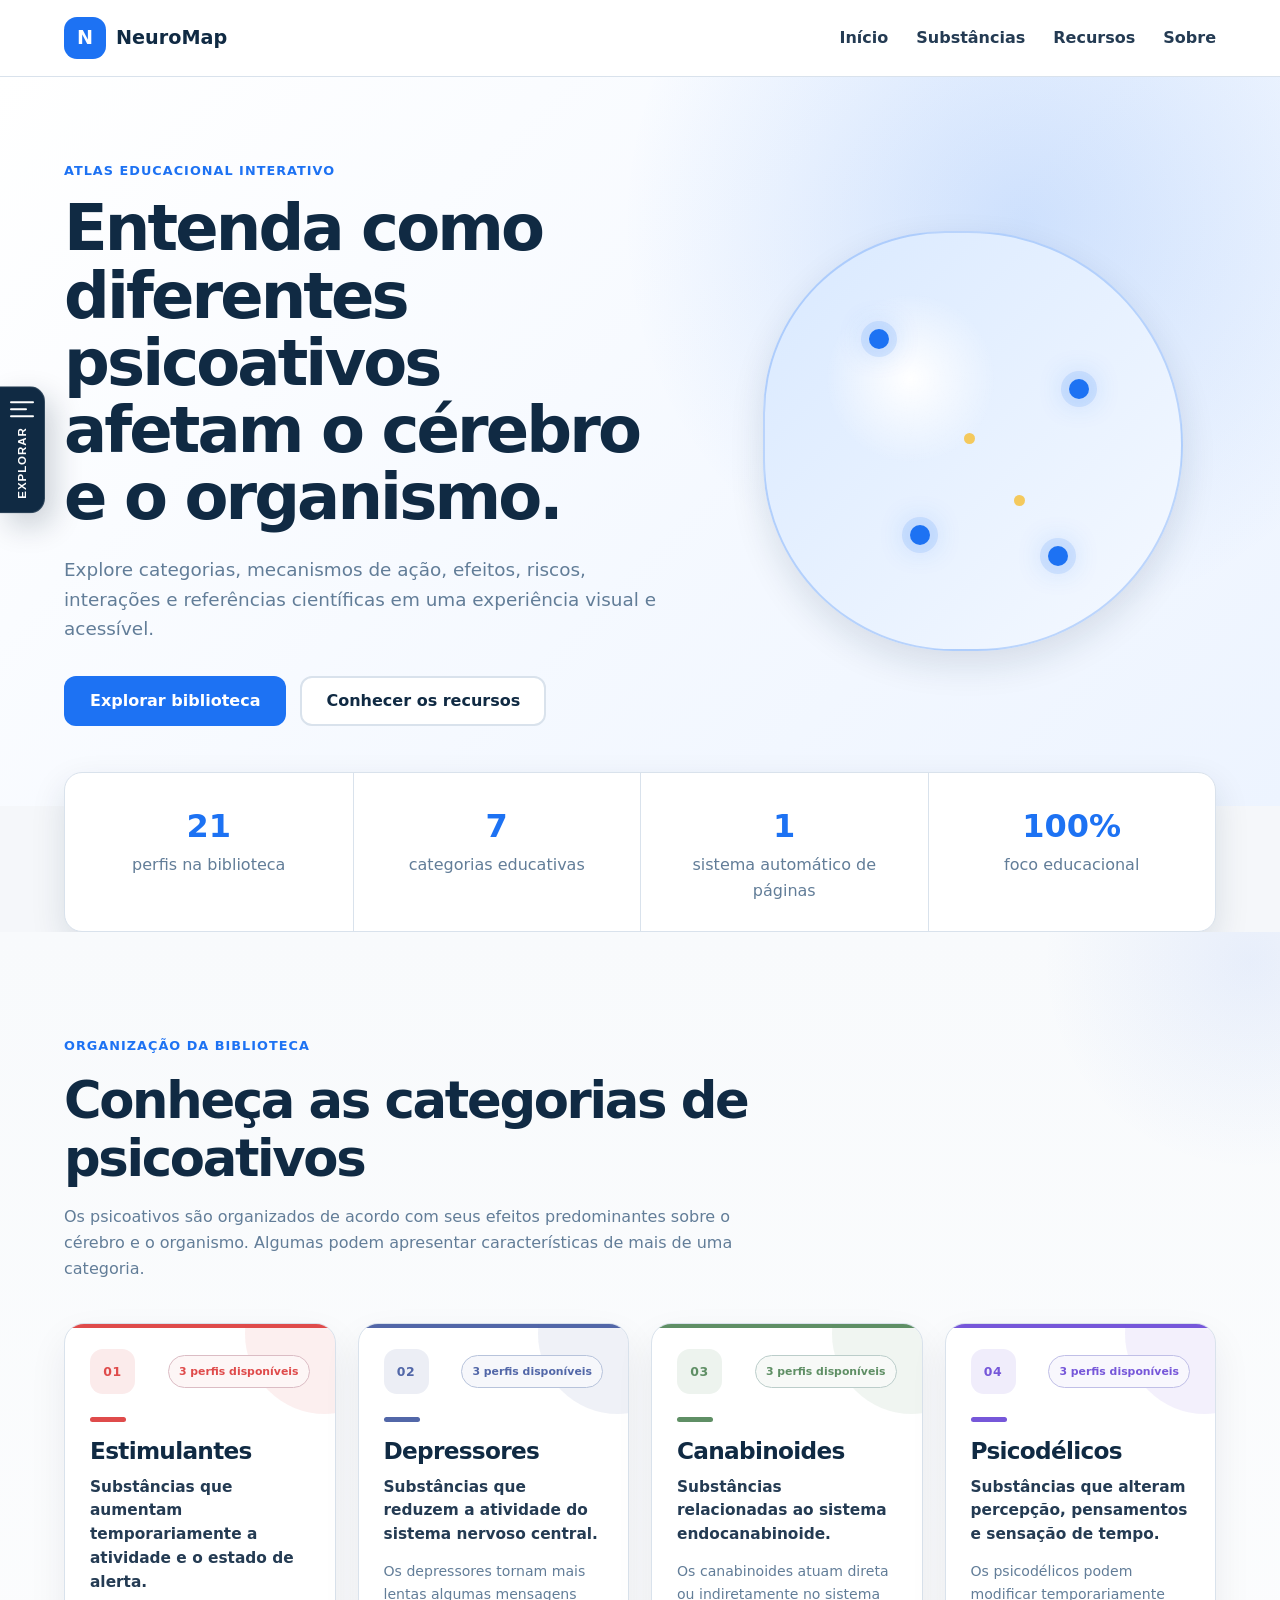
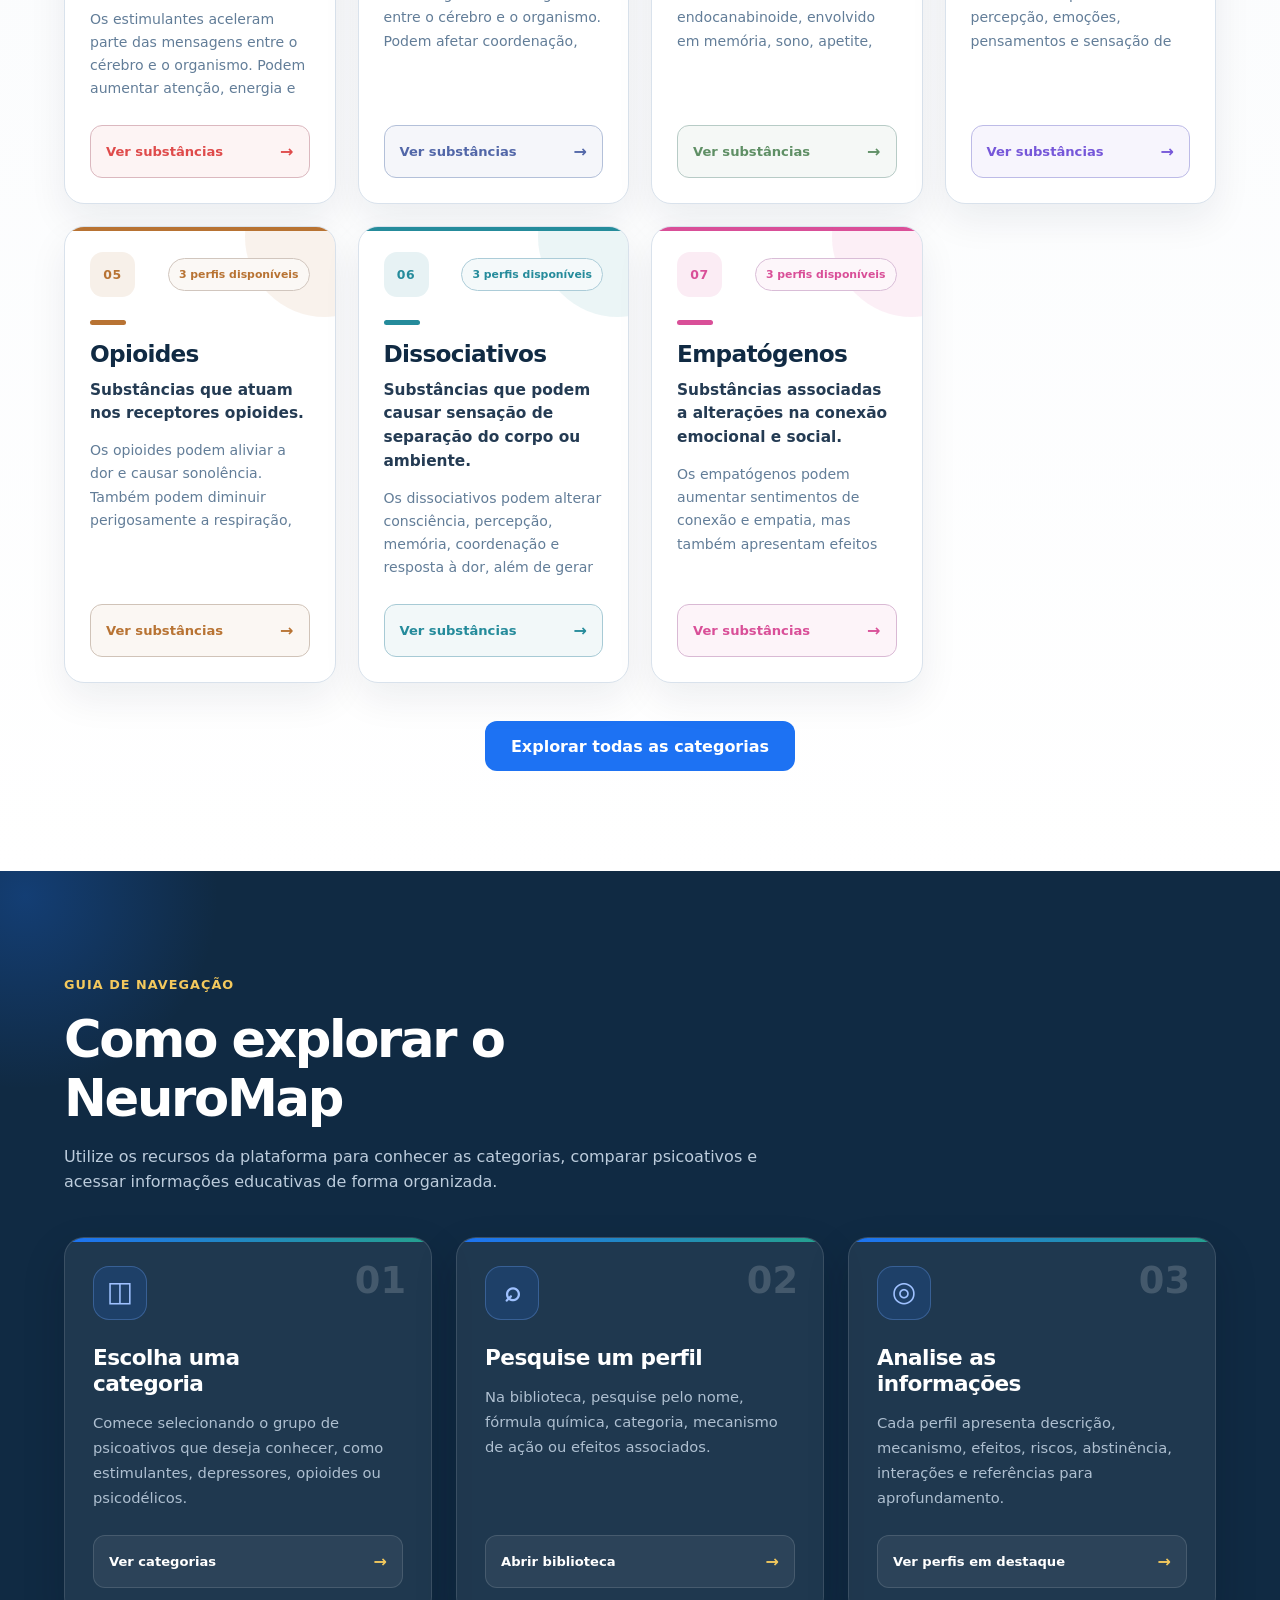
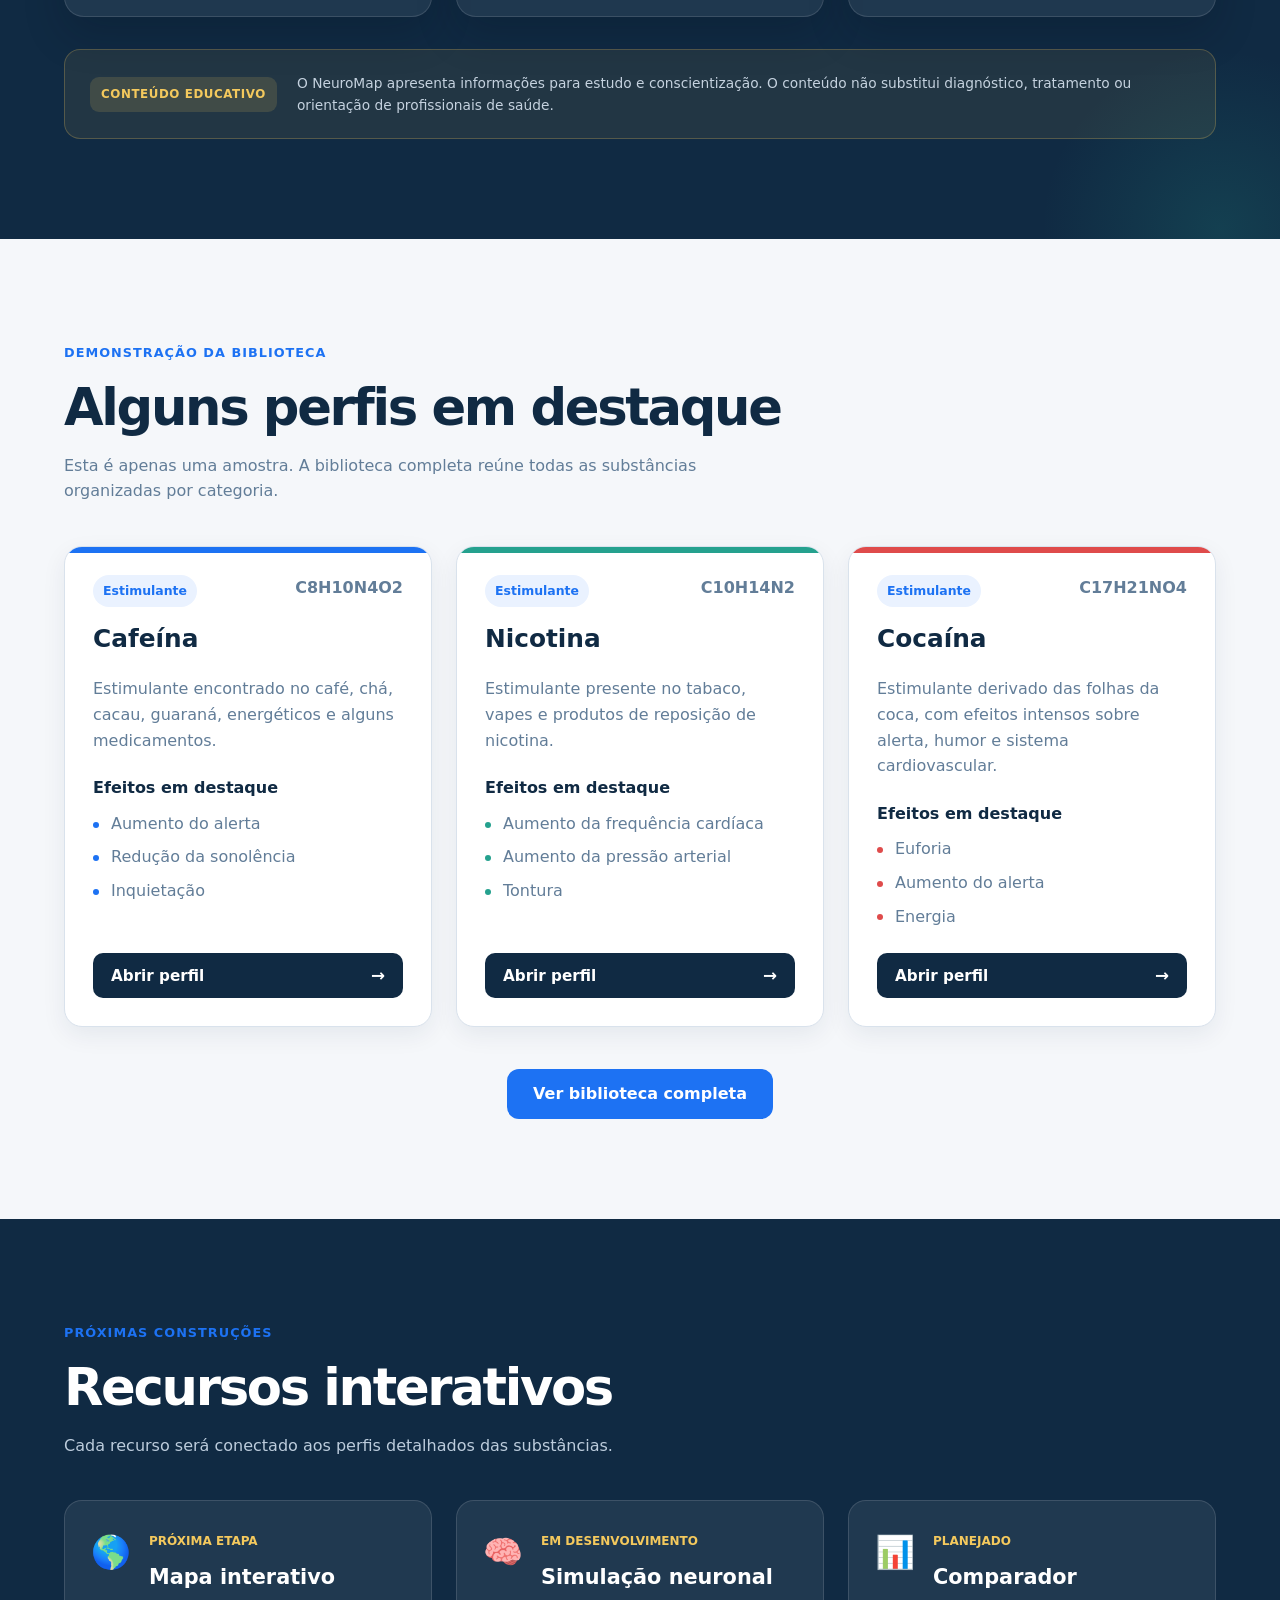
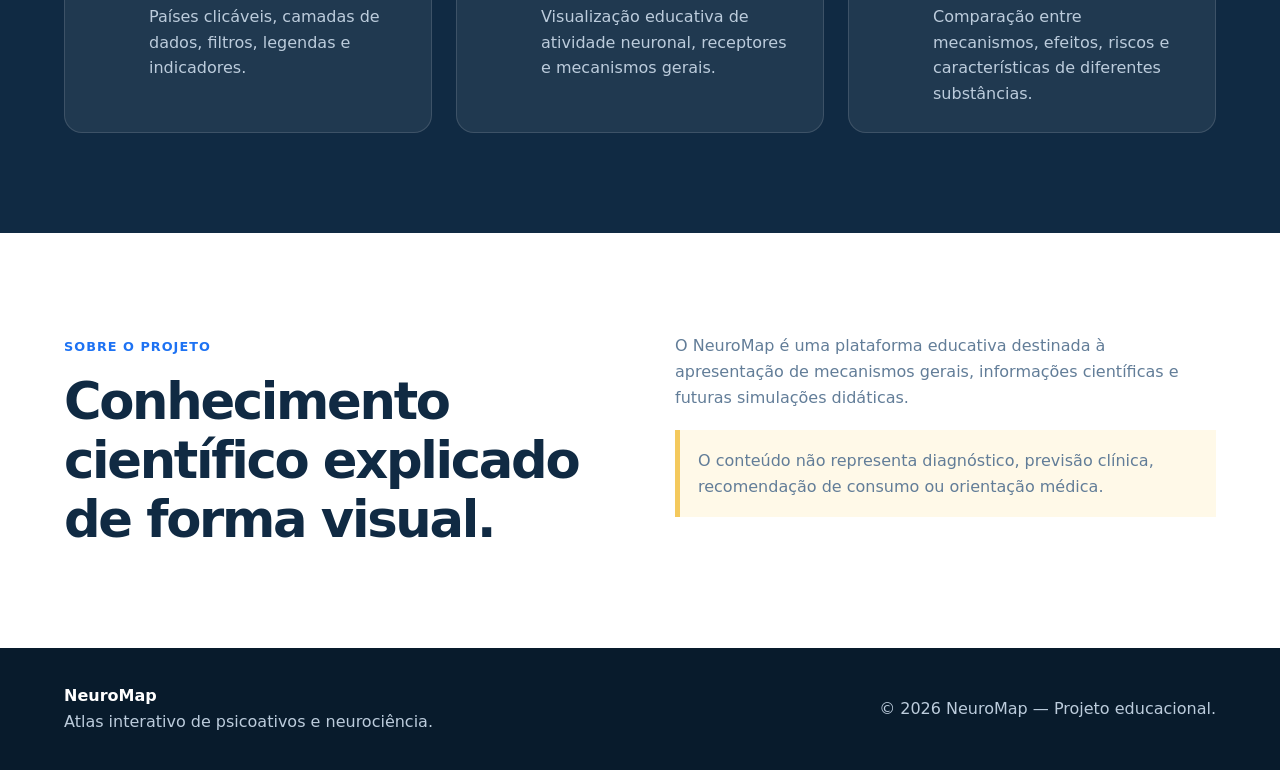
==== commit 2af32481: "Add files via upload" ====
--- a/index.html
+++ b/index.html
@@ -14,6 +14,7 @@
 
     <script src="js/menu-lateral.js" defer></script>
     <script src="js/main.js" defer></script>
+    <script src="js/categorias-home.js" defer></script>
 </head>
 
 <body>
@@ -42,7 +43,7 @@
                     <span class="etiqueta">Atlas educacional interativo</span>
 
                     <h1>
-                        Entenda como diferentes substâncias afetam o cérebro
+                        Entenda como diferentes psicoativos afetam o cérebro
                         e o organismo.
                     </h1>
 
@@ -99,7 +100,149 @@
                 </article>
             </div>
         </section>
-
+        <section class="secao secao-categorias-home" id="categorias">
+                <div class="container">
+            <div class="titulo-secao">
+            <span class="etiqueta">
+                Organização da biblioteca
+            </span>
+
+            <h2>
+                Conheça as categorias de psicoativos
+            </h2>
+
+            <p>
+                Os psicoativos são organizados de acordo com seus
+                efeitos predominantes sobre o cérebro e o organismo.
+                Algumas podem apresentar características de mais de
+                uma categoria.
+            </p>
+        </div>
+
+        <div
+            class="grade-categorias-home"
+            id="lista-categorias-home"
+            aria-live="polite"
+        >
+            <p class="mensagem-carregamento">
+                Carregando categorias...
+            </p>
+        </div>
+
+        <div class="acao-biblioteca">
+            <a
+                class="botao botao-principal"
+                href="biblioteca.html"
+            >
+                Explorar todas as categorias
+            </a>
+        </div>
+    </div>
+</section>
+<section class="secao secao-como-explorar" id="como-explorar">
+    <div class="container">
+        <div class="titulo-secao">
+            <span class="etiqueta">
+                Guia de navegação
+            </span>
+
+            <h2>
+                Como explorar o NeuroMap
+            </h2>
+
+            <p>
+                Utilize os recursos da plataforma para conhecer as
+                categorias, comparar psicoativos e acessar informações
+                educativas de forma organizada.
+            </p>
+        </div>
+
+        <div class="grade-como-explorar">
+            <article class="passo-explorar">
+                <span class="passo-numero">
+                    01
+                </span>
+
+                <div class="passo-icone" aria-hidden="true">
+                    ◫
+                </div>
+
+                <h3>
+                    Escolha uma categoria
+                </h3>
+
+                <p>
+                    Comece selecionando o grupo de psicoativos que deseja
+                    conhecer, como estimulantes, depressores, opioides
+                    ou psicodélicos.
+                </p>
+
+                <a href="#categorias">
+                    Ver categorias
+                </a>
+            </article>
+
+            <article class="passo-explorar">
+                <span class="passo-numero">
+                    02
+                </span>
+
+                <div class="passo-icone" aria-hidden="true">
+                   ⌕
+                </div>
+
+                <h3>
+                    Pesquise um perfil
+                </h3>
+
+                <p>
+                    Na biblioteca, pesquise pelo nome, fórmula química,
+                    categoria, mecanismo de ação ou efeitos associados.
+                </p>
+
+                <a href="biblioteca.html">
+                    Abrir biblioteca
+                </a>
+            </article>
+
+            <article class="passo-explorar">
+                <span class="passo-numero">
+                    03
+                </span>
+
+                <div class="passo-icone" aria-hidden="true">
+                    ◎
+                </div>
+
+                <h3>
+                    Analise as informações
+                </h3>
+
+                <p>
+                    Cada perfil apresenta descrição, mecanismo, efeitos,
+                    riscos, abstinência, interações e referências para
+                    aprofundamento.
+                </p>
+
+                <a href="#substancias">
+                    Ver perfis em destaque
+                </a>
+            </article>
+        </div>
+
+        <div class="aviso-exploracao">
+            <strong>
+                Conteúdo educativo
+            </strong>
+
+            <p>
+                O NeuroMap apresenta informações para estudo e
+                conscientização. O conteúdo não substitui diagnóstico,
+                tratamento ou orientação de profissionais de saúde.
+            </p>
+        </div>
+    </div>
+</section>
         <section class="secao" id="substancias">
             <div class="container">
                 <div class="titulo-secao">
@@ -210,7 +353,7 @@
         <div class="container rodape-conteudo">
             <div>
                 <strong>NeuroMap</strong>
-                <p>Atlas interativo de substâncias e neurociência.</p>
+                <p>Atlas interativo de psicoativos e neurociência.</p>
             </div>
 
             <p id="ano-rodape"></p>
--- a/css/style.css
+++ b/css/style.css
@@ -1524,3 +1524,686 @@
         margin-left: 0;
     }
 }
+
+/* ==================================================
+   CATEGORIAS DA PÁGINA INICIAL
+================================================== */
+
+.secao-categorias-home {
+    position: relative;
+    overflow: hidden;
+
+    background:
+        linear-gradient(
+            180deg,
+            #f8fafc 0%,
+            #ffffff 100%
+        );
+}
+
+.secao-categorias-home::before {
+    content: "";
+
+    position: absolute;
+    top: -180px;
+    right: -180px;
+
+    width: 420px;
+    height: 420px;
+
+    border-radius: 50%;
+
+    background:
+        radial-gradient(
+            circle,
+            rgba(37, 99, 235, 0.08) 0%,
+            rgba(37, 99, 235, 0) 70%
+        );
+
+    pointer-events: none;
+}
+
+.grade-categorias-home {
+    position: relative;
+
+    display: grid;
+    grid-template-columns:
+        repeat(
+            auto-fit,
+            minmax(270px, 1fr)
+        );
+
+    gap: 22px;
+
+    margin-top: 38px;
+}
+
+.card-categoria-home {
+    --cor-categoria: #2563eb;
+
+    position: relative;
+    overflow: hidden;
+
+    min-height: 350px;
+
+    display: flex;
+    flex-direction: column;
+
+    padding: 25px;
+
+    border: 1px solid var(--borda);
+    border-radius: 20px;
+
+    background: var(--branco);
+
+    box-shadow:
+        0 16px 38px
+        rgba(11, 31, 51, 0.07);
+
+    transition:
+        transform 0.25s ease,
+        box-shadow 0.25s ease,
+        border-color 0.25s ease;
+}
+
+.card-categoria-home::before {
+    content: "";
+
+    position: absolute;
+    top: 0;
+    left: 0;
+
+    width: 100%;
+    height: 4px;
+
+    background: var(--cor-categoria);
+}
+
+.card-categoria-home::after {
+    content: "";
+
+    position: absolute;
+    top: -70px;
+    right: -70px;
+
+    width: 160px;
+    height: 160px;
+
+    border-radius: 50%;
+
+    background:
+        color-mix(
+            in srgb,
+            var(--cor-categoria) 9%,
+            transparent
+        );
+
+    pointer-events: none;
+}
+
+.card-categoria-home:hover {
+    transform: translateY(-7px);
+
+    border-color:
+        color-mix(
+            in srgb,
+            var(--cor-categoria) 55%,
+            var(--borda)
+        );
+
+    box-shadow:
+        0 24px 50px
+        rgba(11, 31, 51, 0.12);
+}
+
+.card-categoria-home-topo {
+    position: relative;
+    z-index: 1;
+
+    display: flex;
+    align-items: center;
+    justify-content: space-between;
+    gap: 15px;
+
+    margin-bottom: 23px;
+}
+
+.numero-categoria-home {
+    width: 45px;
+    height: 45px;
+
+    display: grid;
+    place-items: center;
+
+    flex: 0 0 auto;
+
+    border-radius: 13px;
+
+    background:
+        color-mix(
+            in srgb,
+            var(--cor-categoria) 11%,
+            #ffffff
+        );
+
+    color: var(--cor-categoria);
+
+    font-size: 0.78rem;
+    font-weight: 900;
+    letter-spacing: 0.05em;
+}
+
+.quantidade-categoria-home {
+    padding: 7px 10px;
+
+    border: 1px solid
+        color-mix(
+            in srgb,
+            var(--cor-categoria) 25%,
+            var(--borda)
+        );
+
+    border-radius: 999px;
+
+    background:
+        color-mix(
+            in srgb,
+            var(--cor-categoria) 5%,
+            #ffffff
+        );
+
+    color: var(--cor-categoria);
+
+    font-size: 0.68rem;
+    font-weight: 850;
+    white-space: nowrap;
+}
+
+.marcador-categoria-home {
+    width: 36px;
+    height: 5px;
+
+    margin-bottom: 16px;
+
+    border-radius: 999px;
+
+    background: var(--cor-categoria);
+}
+
+.card-categoria-home h3 {
+    position: relative;
+    z-index: 1;
+
+    margin: 0 0 12px;
+
+    color: var(--azul-escuro);
+
+    font-size: 1.45rem;
+    font-weight: 850;
+    letter-spacing: -0.03em;
+    line-height: 1.1;
+}
+
+.resumo-categoria-home {
+    position: relative;
+    z-index: 1;
+
+    margin: 0 0 13px;
+
+    color: var(--texto);
+
+    font-size: 0.96rem;
+    font-weight: 700;
+    line-height: 1.55;
+}
+
+.explicacao-categoria-home {
+    position: relative;
+    z-index: 1;
+
+    display: block;
+    overflow: hidden;
+
+    max-height: 6.6em;
+    margin: 0 0 24px;
+
+    color: var(--texto-claro);
+
+    font-size: 0.88rem;
+    line-height: 1.65;
+}
+
+.link-categoria-home {
+    position: relative;
+    z-index: 1;
+
+    display: inline-flex;
+    align-items: center;
+    justify-content: space-between;
+    gap: 13px;
+
+    width: 100%;
+
+    margin-top: auto;
+    padding: 13px 15px;
+
+    border: 1px solid
+        color-mix(
+            in srgb,
+            var(--cor-categoria) 28%,
+            var(--borda)
+        );
+
+    border-radius: 12px;
+
+    background:
+        color-mix(
+            in srgb,
+            var(--cor-categoria) 6%,
+            #ffffff
+        );
+
+    color: var(--cor-categoria);
+
+    font-size: 0.82rem;
+    font-weight: 850;
+
+    transition:
+        background 0.2s ease,
+        color 0.2s ease,
+        transform 0.2s ease;
+}
+
+.link-categoria-home::after {
+    content: "→";
+
+    font-size: 1rem;
+
+    transition:
+        transform 0.2s ease;
+}
+
+.link-categoria-home:hover {
+    background: var(--cor-categoria);
+    color: #ffffff;
+
+    transform: translateY(-1px);
+}
+
+.link-categoria-home:hover::after {
+    transform: translateX(4px);
+}
+
+.secao-categorias-home .acao-biblioteca {
+    display: flex;
+    justify-content: center;
+
+    margin-top: 38px;
+}
+
+.secao-categorias-home
+.acao-biblioteca
+.botao-principal {
+    min-width: 270px;
+    justify-content: center;
+}
+
+
+/* ==================================================
+   RESPONSIVIDADE
+================================================== */
+
+@media (max-width: 980px) {
+    .grade-categorias-home {
+        grid-template-columns:
+            repeat(2, minmax(0, 1fr));
+    }
+}
+
+@media (max-width: 680px) {
+    .grade-categorias-home {
+        grid-template-columns: 1fr;
+
+        gap: 17px;
+        margin-top: 28px;
+    }
+
+    .card-categoria-home {
+        min-height: auto;
+
+        padding: 21px;
+        border-radius: 17px;
+    }
+
+    .card-categoria-home:hover {
+        transform: none;
+    }
+
+    .card-categoria-home-topo {
+        align-items: flex-start;
+    }
+
+    .quantidade-categoria-home {
+        font-size: 0.64rem;
+    }
+
+    .explicacao-categoria-home {
+        display: block;
+        overflow: visible;
+    }
+
+    .secao-categorias-home
+    .acao-biblioteca
+    .botao-principal {
+        width: 100%;
+        min-width: 0;
+    }
+}
+/* ==================================================
+   COMO EXPLORAR O NEUROMAP
+================================================== */
+
+.secao-como-explorar {
+    position: relative;
+    overflow: hidden;
+    background: var(--azul-escuro);
+}
+
+.secao-como-explorar::before {
+    content: "";
+
+    position: absolute;
+    top: -170px;
+    left: -170px;
+
+    width: 390px;
+    height: 390px;
+
+    border-radius: 50%;
+
+    background:
+        radial-gradient(
+            circle,
+            rgba(29, 114, 243, 0.28) 0%,
+            rgba(29, 114, 243, 0) 70%
+        );
+
+    pointer-events: none;
+}
+
+.secao-como-explorar::after {
+    content: "";
+
+    position: absolute;
+    right: -120px;
+    bottom: -170px;
+
+    width: 360px;
+    height: 360px;
+
+    border-radius: 50%;
+
+    background:
+        radial-gradient(
+            circle,
+            rgba(37, 161, 142, 0.18) 0%,
+            rgba(37, 161, 142, 0) 70%
+        );
+
+    pointer-events: none;
+}
+
+.secao-como-explorar .container {
+    position: relative;
+    z-index: 1;
+}
+
+.secao-como-explorar .etiqueta {
+    color: var(--amarelo);
+}
+
+.secao-como-explorar .titulo-secao h2 {
+    color: var(--branco);
+}
+
+.secao-como-explorar .titulo-secao p {
+    color: #bcccdc;
+}
+
+.grade-como-explorar {
+    display: grid;
+    grid-template-columns:
+        repeat(3, minmax(0, 1fr));
+
+    gap: 24px;
+}
+
+.passo-explorar {
+    position: relative;
+    overflow: hidden;
+
+    min-height: 350px;
+
+    display: flex;
+    flex-direction: column;
+
+    padding: 28px;
+
+    border: 1px solid rgba(255, 255, 255, 0.12);
+    border-radius: 20px;
+
+    background: rgba(255, 255, 255, 0.065);
+
+    box-shadow:
+        0 18px 42px
+        rgba(3, 13, 23, 0.2);
+
+    transition:
+        transform 0.25s ease,
+        border-color 0.25s ease,
+        background 0.25s ease;
+}
+
+.passo-explorar::before {
+    content: "";
+
+    position: absolute;
+    top: 0;
+    left: 0;
+
+    width: 100%;
+    height: 4px;
+
+    background:
+        linear-gradient(
+            90deg,
+            var(--azul),
+            var(--verde)
+        );
+}
+
+.passo-explorar:hover {
+    transform: translateY(-7px);
+
+    border-color: rgba(117, 169, 255, 0.42);
+
+    background: rgba(255, 255, 255, 0.09);
+}
+
+.passo-numero {
+    position: absolute;
+    top: 25px;
+    right: 25px;
+
+    color: rgba(255, 255, 255, 0.17);
+
+    font-size: 2.3rem;
+    font-weight: 900;
+    line-height: 1;
+}
+
+.passo-icone {
+    width: 54px;
+    height: 54px;
+
+    display: grid;
+    place-items: center;
+
+    margin-bottom: 25px;
+
+    border: 1px solid rgba(117, 169, 255, 0.3);
+    border-radius: 16px;
+
+    background: rgba(29, 114, 243, 0.15);
+    color: #9fc1ff;
+
+    font-size: 1.75rem;
+    font-weight: 800;
+}
+
+.passo-explorar h3 {
+    max-width: 230px;
+
+    margin-bottom: 13px;
+
+    color: var(--branco);
+
+    font-size: 1.35rem;
+    font-weight: 850;
+    letter-spacing: -0.025em;
+    line-height: 1.2;
+}
+
+.passo-explorar p {
+    margin-bottom: 25px;
+
+    color: #aebfd0;
+
+    font-size: 0.92rem;
+    line-height: 1.7;
+}
+
+.passo-explorar a {
+    display: inline-flex;
+    align-items: center;
+    justify-content: space-between;
+    gap: 14px;
+
+    width: 100%;
+
+    margin-top: auto;
+    padding: 13px 15px;
+
+    border: 1px solid rgba(255, 255, 255, 0.13);
+    border-radius: 12px;
+
+    background: rgba(255, 255, 255, 0.06);
+    color: var(--branco);
+
+    font-size: 0.82rem;
+    font-weight: 850;
+
+    transition:
+        background 0.2s ease,
+        border-color 0.2s ease;
+}
+
+.passo-explorar a::after {
+    content: "→";
+
+    color: var(--amarelo);
+    font-size: 1rem;
+
+    transition: transform 0.2s ease;
+}
+
+.passo-explorar a:hover {
+    border-color: rgba(117, 169, 255, 0.45);
+    background: rgba(29, 114, 243, 0.2);
+}
+
+.passo-explorar a:hover::after {
+    transform: translateX(4px);
+}
+
+.aviso-exploracao {
+    display: grid;
+    grid-template-columns: auto minmax(0, 1fr);
+    align-items: center;
+    gap: 20px;
+
+    margin-top: 32px;
+    padding: 22px 25px;
+
+    border: 1px solid rgba(244, 201, 93, 0.24);
+    border-radius: 16px;
+
+    background: rgba(244, 201, 93, 0.08);
+}
+
+.aviso-exploracao strong {
+    padding: 8px 11px;
+
+    border-radius: 9px;
+
+    background: rgba(244, 201, 93, 0.14);
+    color: var(--amarelo);
+
+    font-size: 0.74rem;
+    font-weight: 900;
+    letter-spacing: 0.05em;
+    text-transform: uppercase;
+    white-space: nowrap;
+}
+
+.aviso-exploracao p {
+    color: #c5d2df;
+
+    font-size: 0.86rem;
+    line-height: 1.6;
+}
+
+
+/* ==================================================
+   RESPONSIVIDADE — COMO EXPLORAR
+================================================== */
+
+@media (max-width: 900px) {
+    .grade-como-explorar {
+        grid-template-columns: 1fr;
+    }
+
+    .passo-explorar {
+        min-height: auto;
+    }
+}
+
+@media (max-width: 650px) {
+    .passo-explorar {
+        padding: 23px;
+        border-radius: 17px;
+    }
+
+    .passo-explorar:hover {
+        transform: none;
+    }
+
+    .passo-numero {
+        top: 22px;
+        right: 22px;
+
+        font-size: 2rem;
+    }
+
+    .aviso-exploracao {
+        grid-template-columns: 1fr;
+        gap: 12px;
+
+        padding: 20px;
+    }
+
+    .aviso-exploracao strong {
+        width: fit-content;
+        white-space: normal;
+    }
+}
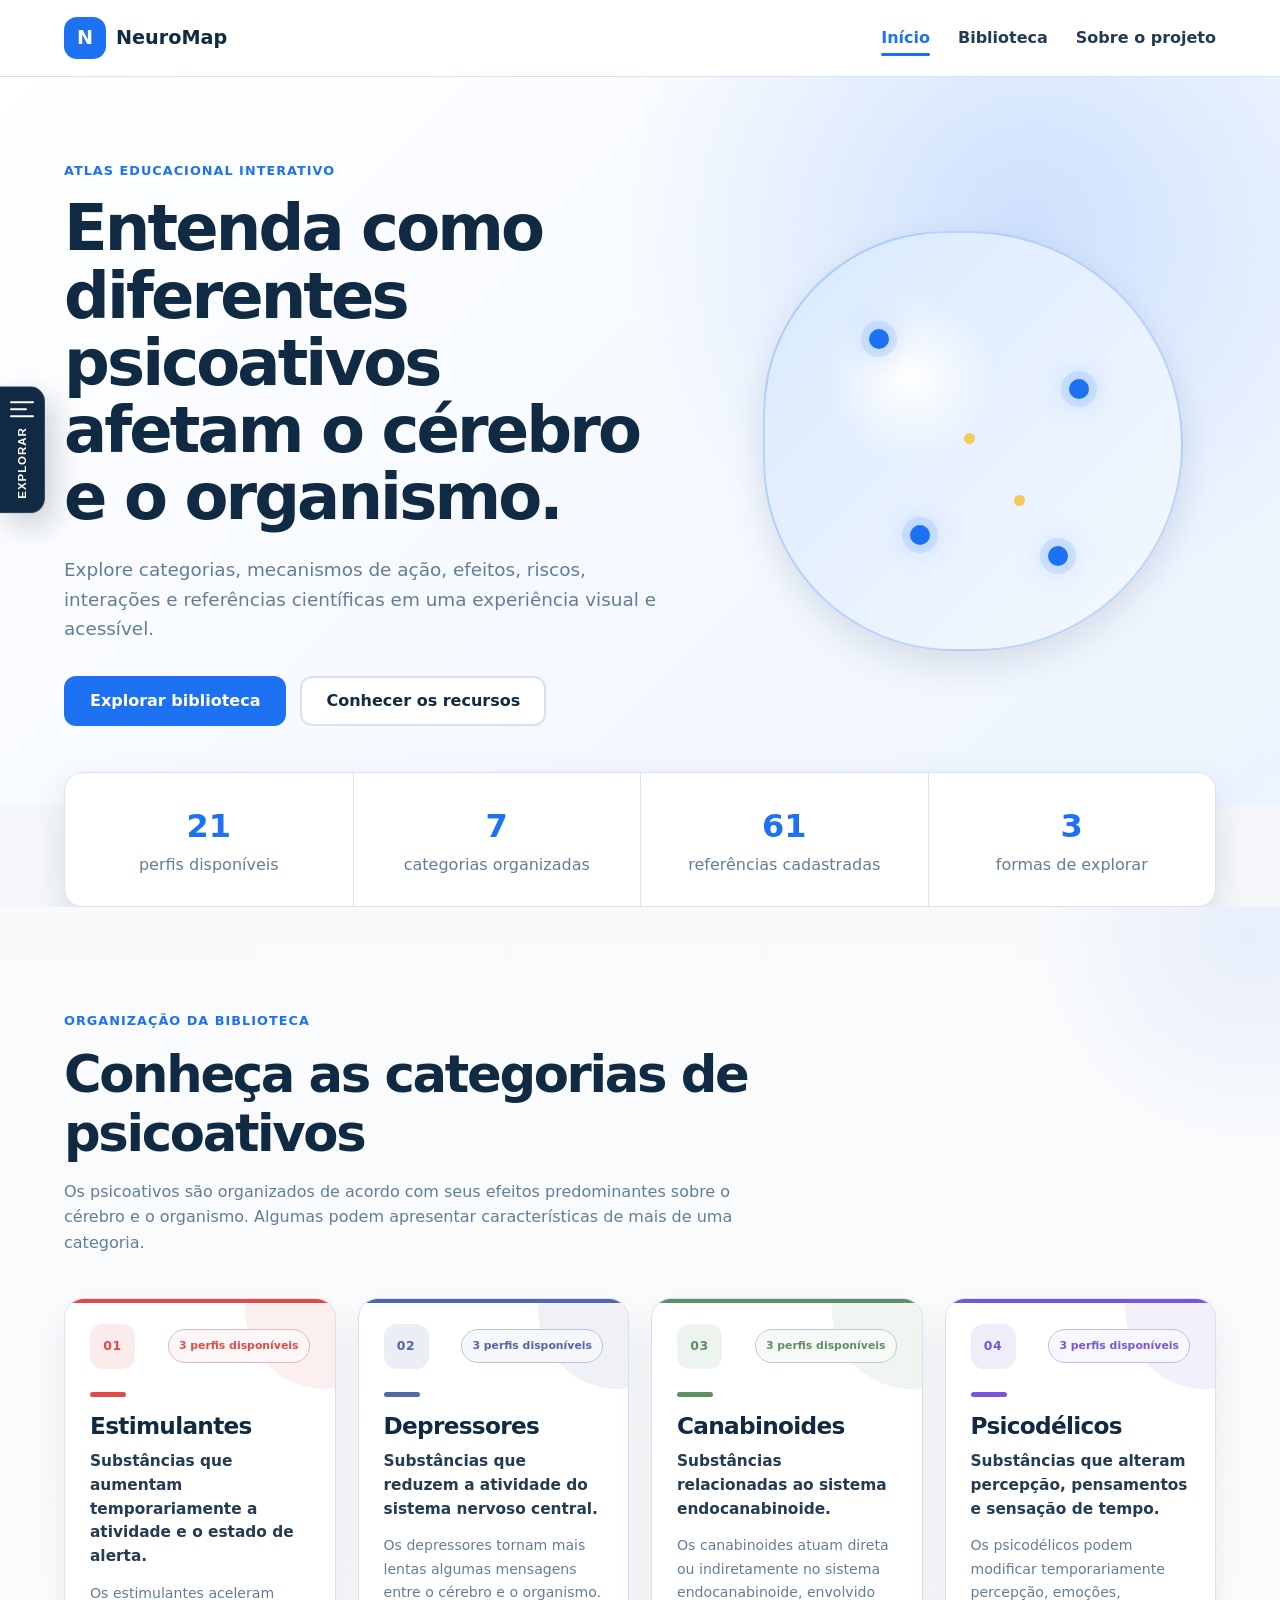
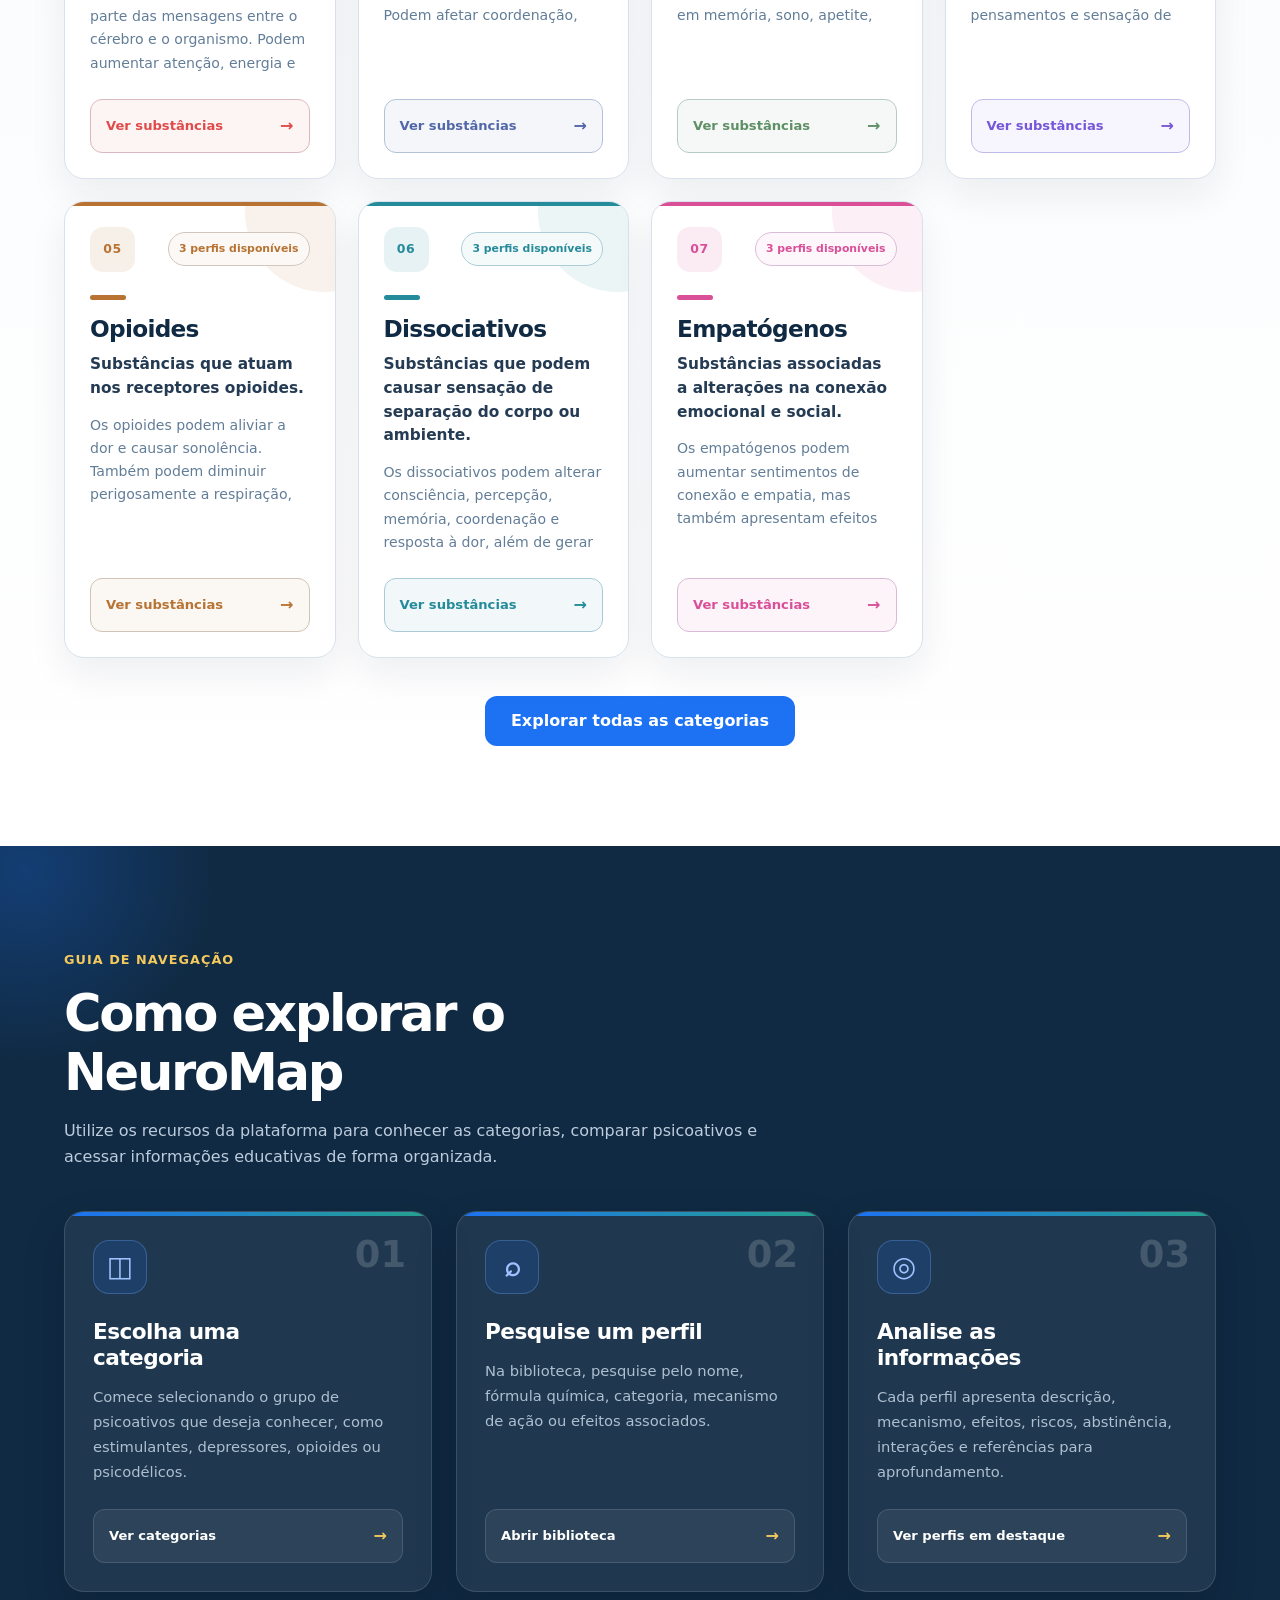
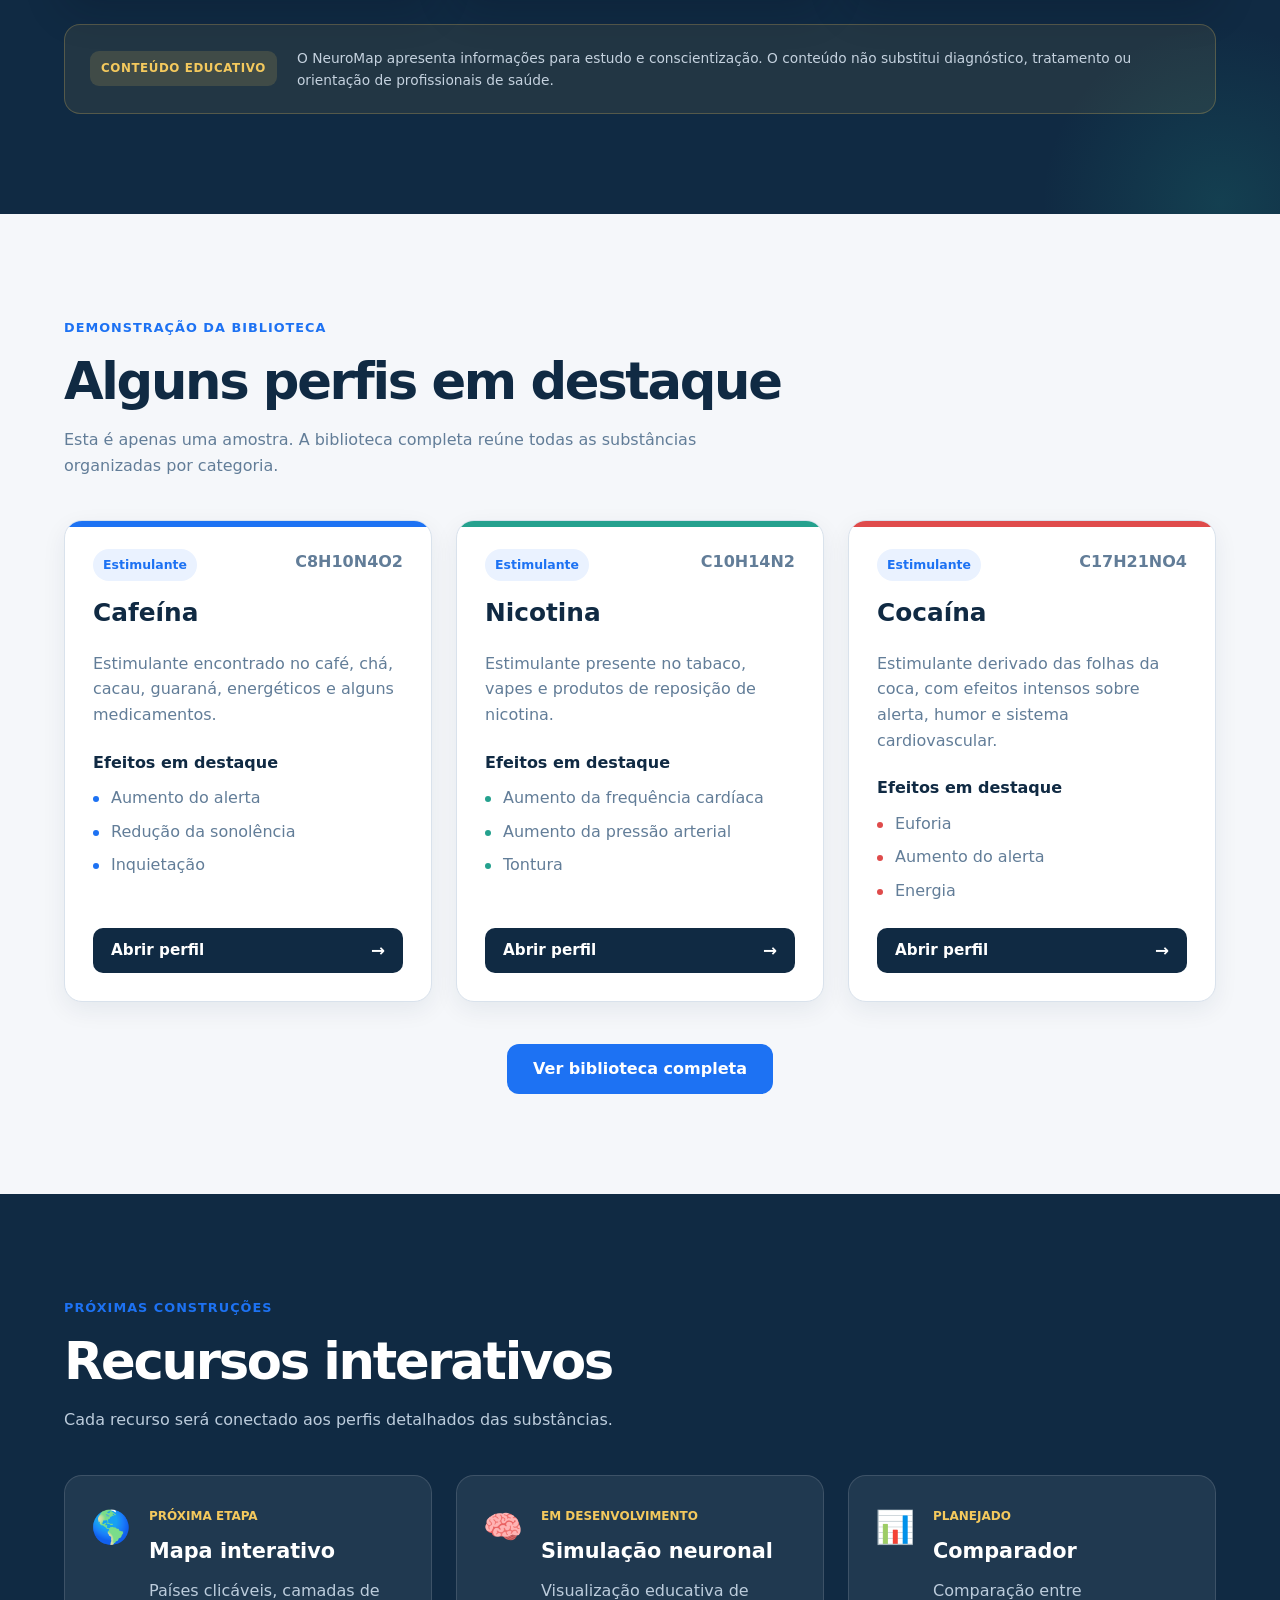
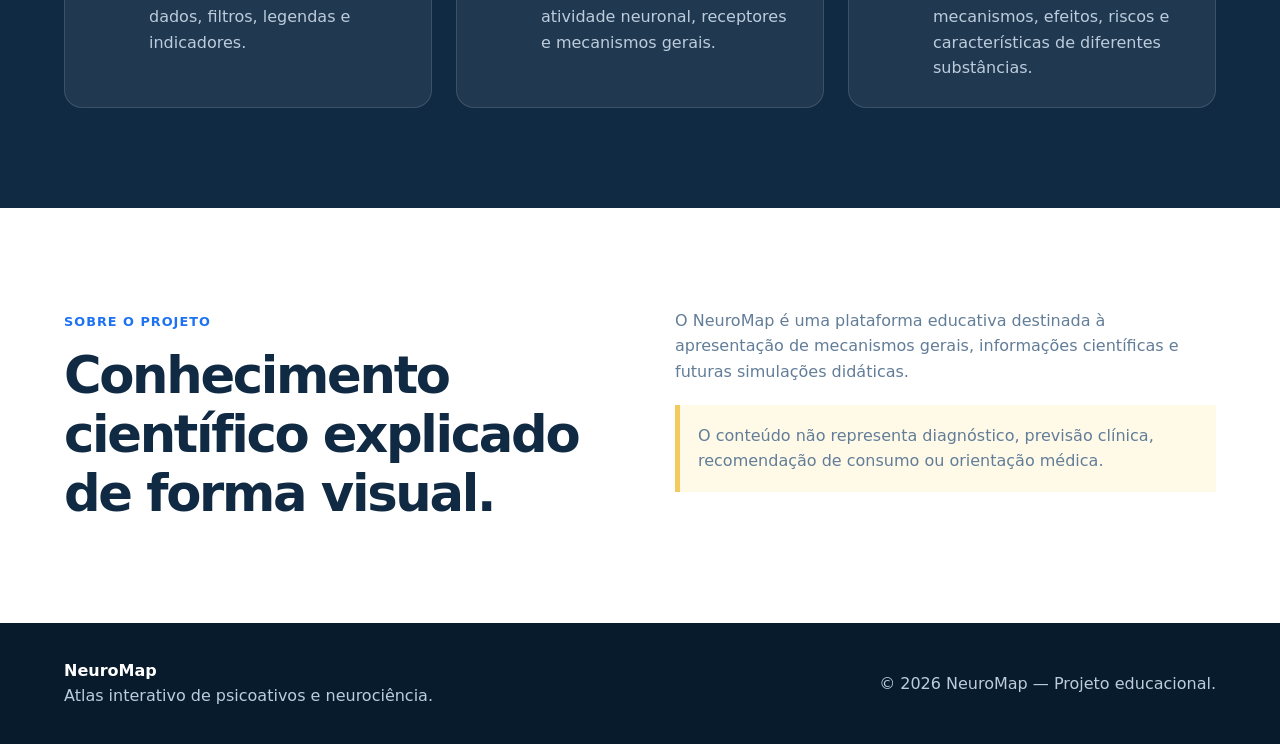
==== commit 1e6277fe: "Add files via upload" ====
--- a/index.html
+++ b/index.html
@@ -26,13 +26,29 @@
             </a>
 
             <nav aria-label="Navegação principal">
-                <ul class="menu">
-                    <li><a href="#inicio">Início</a></li>
-                    <li><a href="biblioteca.html">Substâncias</a></li>
-                    <li><a href="#recursos">Recursos</a></li>
-                    <li><a href="#sobre">Sobre</a></li>
-                </ul>
-            </nav>
+    <ul class="menu">
+        <li>
+            <a
+                href="index.html"
+                aria-current="page"
+            >
+                Início
+            </a>
+        </li>
+
+        <li>
+            <a href="biblioteca.html">
+                Biblioteca
+            </a>
+        </li>
+
+        <li>
+            <a href="sobre.html">
+                Sobre o projeto
+            </a>
+        </li>
+    </ul>
+</nav>
         </div>
     </header>
 
@@ -77,29 +93,51 @@
             </div>
         </section>
 
-        <section class="numeros" aria-label="Resumo do projeto">
-            <div class="container grade-numeros">
-                <article>
-                    <strong id="contador-substancias">—</strong>
-                    <span>perfis na biblioteca</span>
-                </article>
-
-                <article>
-                    <strong>7</strong>
-                    <span>categorias educativas</span>
-                </article>
-
-                <article>
-                    <strong>1</strong>
-                    <span>sistema automático de páginas</span>
-                </article>
-
-                <article>
-                    <strong>100%</strong>
-                    <span>foco educacional</span>
-                </article>
-            </div>
-        </section>
+       <section class="numeros" aria-label="Números do NeuroMap">
+    <div class="container">
+        <div class="grade-numeros">
+            <article>
+                <strong id="numero-perfis">
+                    0
+                </strong>
+
+                <span>
+                    perfis disponíveis
+                </span>
+            </article>
+
+            <article>
+                <strong id="numero-categorias">
+                    0
+                </strong>
+
+                <span>
+                    categorias organizadas
+                </span>
+            </article>
+
+            <article>
+                <strong id="numero-referencias">
+                    0
+                </strong>
+
+                <span>
+                    referências cadastradas
+                </span>
+            </article>
+
+            <article>
+                <strong>
+                    3
+                </strong>
+
+                <span>
+                    formas de explorar
+                </span>
+            </article>
+        </div>
+    </div>
+</section>
         <section class="secao secao-categorias-home" id="categorias">
                 <div class="container">
             <div class="titulo-secao">
--- a/css/style.css
+++ b/css/style.css
@@ -100,6 +100,25 @@
 .menu a:focus {
     color: var(--azul);
 }
+.menu a[aria-current="page"] {
+    position: relative;
+    color: var(--azul);
+}
+
+.menu a[aria-current="page"]::after {
+    content: "";
+
+    position: absolute;
+    right: 0;
+    bottom: -9px;
+    left: 0;
+
+    height: 3px;
+
+    border-radius: 999px;
+
+    background: var(--azul);
+}
 
 /* Hero */
 
@@ -567,6 +586,9 @@
 }
 
 @media (max-width: 650px) {
+    .menu a[aria-current="page"]::after {
+    bottom: -4px;
+}
     .navegacao {
         padding: 15px 0;
         flex-direction: column;
@@ -2206,4 +2228,871 @@
         width: fit-content;
         white-space: normal;
     }
+}
+/* ==================================================
+   PÁGINA SOBRE O PROJETO
+================================================== */
+
+.sobre-projeto-hero {
+    min-height: 560px;
+    display: flex;
+    align-items: center;
+
+    background:
+        radial-gradient(
+            circle at 82% 18%,
+            rgba(37, 161, 142, 0.18),
+            transparent 32%
+        ),
+        radial-gradient(
+            circle at 10% 90%,
+            rgba(29, 114, 243, 0.14),
+            transparent 32%
+        ),
+        linear-gradient(
+            135deg,
+            #ffffff 0%,
+            #eaf2ff 100%
+        );
+}
+
+.sobre-projeto-hero h1 {
+    max-width: 850px;
+}
+
+.sobre-projeto-hero p {
+    max-width: 790px;
+}
+
+.hero-sobre-acoes {
+    display: flex;
+    flex-wrap: wrap;
+    gap: 14px;
+
+    margin-top: 31px;
+}
+
+
+/* Texto principal */
+
+.texto-sobre-projeto {
+    display: grid;
+    gap: 20px;
+}
+
+.texto-sobre-projeto > p {
+    color: var(--texto-claro);
+    font-size: 1rem;
+    line-height: 1.8;
+}
+
+.texto-sobre-projeto .aviso {
+    margin-top: 5px;
+}
+
+.texto-sobre-projeto .aviso strong {
+    display: block;
+    margin-bottom: 6px;
+
+    color: var(--azul-escuro);
+}
+
+
+/* ==================================================
+   PROPOSTA DO PROJETO
+================================================== */
+
+.secao-proposta-neuromap {
+    position: relative;
+    overflow: hidden;
+
+    background:
+        linear-gradient(
+            180deg,
+            #f5f7fa 0%,
+            #ffffff 100%
+        );
+}
+
+.secao-proposta-neuromap::before {
+    content: "";
+
+    position: absolute;
+    top: -190px;
+    right: -190px;
+
+    width: 430px;
+    height: 430px;
+
+    border-radius: 50%;
+
+    background:
+        radial-gradient(
+            circle,
+            rgba(29, 114, 243, 0.09),
+            transparent 70%
+        );
+
+    pointer-events: none;
+}
+
+.secao-proposta-neuromap .container {
+    position: relative;
+    z-index: 1;
+}
+
+.grade-proposta-neuromap {
+    display: grid;
+    grid-template-columns:
+        repeat(3, minmax(0, 1fr));
+
+    gap: 24px;
+}
+
+.bloco-proposta {
+    position: relative;
+    overflow: hidden;
+
+    min-height: 285px;
+
+    padding: 29px;
+
+    border: 1px solid var(--borda);
+    border-radius: 20px;
+
+    background: var(--branco);
+
+    box-shadow:
+        0 14px 36px
+        rgba(16, 42, 67, 0.07);
+
+    transition:
+        transform 0.25s ease,
+        box-shadow 0.25s ease,
+        border-color 0.25s ease;
+}
+
+.bloco-proposta::before {
+    content: "";
+
+    position: absolute;
+    top: 0;
+    left: 0;
+
+    width: 100%;
+    height: 5px;
+
+    background:
+        linear-gradient(
+            90deg,
+            var(--azul),
+            var(--verde)
+        );
+}
+
+.bloco-proposta:hover {
+    transform: translateY(-6px);
+
+    border-color: rgba(29, 114, 243, 0.35);
+
+    box-shadow:
+        0 22px 45px
+        rgba(16, 42, 67, 0.11);
+}
+
+.bloco-proposta-numero {
+    width: 47px;
+    height: 47px;
+
+    display: grid;
+    place-items: center;
+
+    margin-bottom: 26px;
+
+    border-radius: 14px;
+
+    background: var(--azul-claro);
+    color: var(--azul);
+
+    font-size: 0.78rem;
+    font-weight: 900;
+    letter-spacing: 0.05em;
+}
+
+.bloco-proposta h3 {
+    margin-bottom: 13px;
+
+    color: var(--azul-escuro);
+
+    font-size: 1.35rem;
+    font-weight: 850;
+    line-height: 1.2;
+}
+
+.bloco-proposta p {
+    color: var(--texto-claro);
+
+    font-size: 0.92rem;
+    line-height: 1.7;
+}
+
+
+/* ==================================================
+   RECURSOS DA PÁGINA SOBRE
+================================================== */
+
+.grade-recursos-sobre {
+    grid-template-columns:
+        repeat(3, minmax(0, 1fr));
+}
+
+.grade-recursos-sobre .recurso {
+    min-height: 245px;
+}
+
+.grade-recursos-sobre .recurso-icone {
+    width: 48px;
+    height: 48px;
+
+    display: grid;
+    place-items: center;
+
+    flex: 0 0 auto;
+
+    border: 1px solid rgba(255, 255, 255, 0.13);
+    border-radius: 14px;
+
+    background: rgba(255, 255, 255, 0.08);
+
+    font-size: 1.45rem;
+}
+
+.grade-recursos-sobre .recurso {
+    transition:
+        transform 0.23s ease,
+        background 0.23s ease,
+        border-color 0.23s ease;
+}
+
+.grade-recursos-sobre .recurso:hover {
+    transform: translateY(-5px);
+
+    border-color: rgba(117, 169, 255, 0.38);
+
+    background: rgba(255, 255, 255, 0.095);
+}
+
+
+/* ==================================================
+   ÁREAS DO CONHECIMENTO
+================================================== */
+
+.areas-conhecimento {
+    display: flex;
+    flex-wrap: wrap;
+    gap: 10px;
+
+    margin: 6px 0;
+}
+
+.areas-conhecimento span {
+    display: inline-flex;
+    align-items: center;
+
+    min-height: 39px;
+
+    padding: 0 14px;
+
+    border: 1px solid var(--borda);
+    border-radius: 999px;
+
+    background: var(--branco);
+    color: var(--azul-escuro);
+
+    box-shadow:
+        0 7px 18px
+        rgba(16, 42, 67, 0.05);
+
+    font-size: 0.78rem;
+    font-weight: 800;
+}
+
+.areas-conhecimento span::before {
+    content: "";
+
+    width: 7px;
+    height: 7px;
+
+    margin-right: 8px;
+
+    border-radius: 50%;
+
+    background: var(--verde);
+}
+
+
+/* ==================================================
+   PÚBLICO DO PROJETO
+================================================== */
+
+.secao-publico-projeto {
+    background:
+        linear-gradient(
+            180deg,
+            #ffffff,
+            #f5f7fa
+        );
+}
+
+.grade-publico-projeto {
+    display: grid;
+    grid-template-columns:
+        repeat(4, minmax(0, 1fr));
+
+    gap: 18px;
+}
+
+.grade-publico-projeto article {
+    position: relative;
+    overflow: hidden;
+
+    min-height: 205px;
+
+    padding: 25px;
+
+    border: 1px solid var(--borda);
+    border-radius: 18px;
+
+    background: var(--branco);
+
+    box-shadow:
+        0 12px 30px
+        rgba(16, 42, 67, 0.06);
+
+    transition:
+        transform 0.23s ease,
+        border-color 0.23s ease;
+}
+
+.grade-publico-projeto article::before {
+    content: "";
+
+    position: absolute;
+    top: 0;
+    left: 0;
+
+    width: 5px;
+    height: 100%;
+
+    background: var(--azul);
+}
+
+.grade-publico-projeto article:nth-child(2)::before {
+    background: var(--verde);
+}
+
+.grade-publico-projeto article:nth-child(3)::before {
+    background: #7657d9;
+}
+
+.grade-publico-projeto article:nth-child(4)::before {
+    background: var(--amarelo);
+}
+
+.grade-publico-projeto article:hover {
+    transform: translateY(-5px);
+    border-color: rgba(29, 114, 243, 0.3);
+}
+
+.grade-publico-projeto strong {
+    display: block;
+
+    margin-bottom: 12px;
+
+    color: var(--azul-escuro);
+
+    font-size: 1.14rem;
+    font-weight: 850;
+}
+
+.grade-publico-projeto p {
+    color: var(--texto-claro);
+
+    font-size: 0.88rem;
+    line-height: 1.7;
+}
+
+
+/* ==================================================
+   IMPACTO ESPERADO
+================================================== */
+
+.secao-impacto-projeto {
+    position: relative;
+    overflow: hidden;
+
+    background:
+        radial-gradient(
+            circle at 90% 20%,
+            rgba(37, 161, 142, 0.16),
+            transparent 30%
+        ),
+        linear-gradient(
+            145deg,
+            #0b2137,
+            var(--azul-escuro)
+        );
+}
+
+.secao-impacto-projeto::before {
+    content: "";
+
+    position: absolute;
+    inset: 0;
+
+    opacity: 0.13;
+
+    background-image:
+        linear-gradient(
+            rgba(255, 255, 255, 0.09) 1px,
+            transparent 1px
+        ),
+        linear-gradient(
+            90deg,
+            rgba(255, 255, 255, 0.09) 1px,
+            transparent 1px
+        );
+
+    background-size: 48px 48px;
+
+    pointer-events: none;
+}
+
+.secao-impacto-projeto .container {
+    position: relative;
+    z-index: 1;
+}
+
+.impacto-projeto-conteudo {
+    display: grid;
+    grid-template-columns:
+        0.9fr 1.1fr;
+
+    align-items: start;
+    gap: 75px;
+}
+
+.impacto-projeto-conteudo .etiqueta {
+    color: var(--amarelo);
+}
+
+.impacto-projeto-conteudo h2 {
+    color: var(--branco);
+
+    font-size:
+        clamp(2.2rem, 4vw, 3.6rem);
+
+    letter-spacing: -0.045em;
+    line-height: 1.1;
+}
+
+.impacto-projeto-conteudo
+.texto-sobre-projeto > p {
+    color: #bcccdc;
+}
+
+.impacto-projeto-conteudo .botao {
+    width: fit-content;
+    margin-top: 8px;
+}
+
+
+/* ==================================================
+   AVISO FINAL
+================================================== */
+
+.secao-aviso-final {
+    padding-top: 55px;
+    padding-bottom: 55px;
+
+    background: var(--branco);
+}
+
+.aviso-sobre-projeto {
+    max-width: 920px;
+
+    margin: 0 auto;
+    padding: 25px;
+
+    border-left: 5px solid var(--amarelo);
+    border-radius: 0 15px 15px 0;
+
+    background: #fff9e8;
+
+    box-shadow:
+        0 10px 27px
+        rgba(16, 42, 67, 0.06);
+}
+
+.aviso-sobre-projeto strong {
+    display: block;
+
+    margin-bottom: 7px;
+
+    color: var(--azul-escuro);
+    font-size: 0.9rem;
+}
+
+.aviso-sobre-projeto p {
+    color: var(--texto-claro);
+}
+
+
+/* ==================================================
+   RESPONSIVIDADE — PÁGINA SOBRE
+================================================== */
+
+@media (max-width: 980px) {
+    .grade-proposta-neuromap,
+    .grade-recursos-sobre {
+        grid-template-columns:
+            repeat(2, minmax(0, 1fr));
+    }
+
+    .grade-publico-projeto {
+        grid-template-columns:
+            repeat(2, minmax(0, 1fr));
+    }
+
+    .impacto-projeto-conteudo {
+        grid-template-columns: 1fr;
+        gap: 35px;
+    }
+}
+
+@media (max-width: 680px) {
+    .sobre-projeto-hero {
+        min-height: auto;
+    }
+
+    .hero-sobre-acoes {
+        flex-direction: column;
+    }
+
+    .hero-sobre-acoes .botao {
+        width: 100%;
+    }
+
+    .grade-proposta-neuromap,
+    .grade-recursos-sobre,
+    .grade-publico-projeto {
+        grid-template-columns: 1fr;
+    }
+
+    .bloco-proposta,
+    .grade-publico-projeto article {
+        min-height: auto;
+    }
+
+    .bloco-proposta:hover,
+    .grade-publico-projeto article:hover,
+    .grade-recursos-sobre .recurso:hover {
+        transform: none;
+    }
+
+    .impacto-projeto-conteudo .botao {
+        width: 100%;
+    }
+
+    .aviso-sobre-projeto {
+        padding: 21px;
+    }
+}
+/* ==================================================
+   EQUIPE E CRÉDITOS
+================================================== */
+
+.secao-equipe-projeto {
+    position: relative;
+    overflow: hidden;
+
+    background:
+        linear-gradient(
+            180deg,
+            #f5f7fa 0%,
+            #ffffff 100%
+        );
+}
+
+.secao-equipe-projeto::before {
+    content: "";
+
+    position: absolute;
+    top: -180px;
+    right: -170px;
+
+    width: 400px;
+    height: 400px;
+
+    border-radius: 50%;
+
+    background:
+        radial-gradient(
+            circle,
+            rgba(29, 114, 243, 0.09),
+            transparent 70%
+        );
+
+    pointer-events: none;
+}
+
+.secao-equipe-projeto .container {
+    position: relative;
+    z-index: 1;
+}
+
+.grade-equipe-projeto {
+    display: grid;
+    grid-template-columns:
+        repeat(2, minmax(0, 1fr));
+
+    gap: 24px;
+}
+
+.membro-equipe-projeto {
+    position: relative;
+    overflow: hidden;
+
+    min-height: 315px;
+
+    display: grid;
+    grid-template-columns: auto minmax(0, 1fr);
+    align-items: flex-start;
+    gap: 22px;
+
+    padding: 30px;
+
+    border: 1px solid var(--borda);
+    border-radius: 21px;
+
+    background: var(--branco);
+
+    box-shadow:
+        0 15px 38px
+        rgba(16, 42, 67, 0.07);
+
+    transition:
+        transform 0.25s ease,
+        box-shadow 0.25s ease,
+        border-color 0.25s ease;
+}
+
+.membro-equipe-projeto::before {
+    content: "";
+
+    position: absolute;
+    top: 0;
+    left: 0;
+
+    width: 100%;
+    height: 5px;
+
+    background:
+        linear-gradient(
+            90deg,
+            var(--azul),
+            var(--verde)
+        );
+}
+
+.membro-equipe-projeto:nth-child(2)::before {
+    background:
+        linear-gradient(
+            90deg,
+            var(--verde),
+            var(--azul)
+        );
+}
+
+.membro-equipe-projeto:hover {
+    transform: translateY(-6px);
+
+    border-color: rgba(29, 114, 243, 0.3);
+
+    box-shadow:
+        0 23px 48px
+        rgba(16, 42, 67, 0.11);
+}
+
+.membro-inicial {
+    width: 68px;
+    height: 68px;
+
+    display: grid;
+    place-items: center;
+
+    flex: 0 0 auto;
+
+    border: 1px solid
+        rgba(29, 114, 243, 0.2);
+
+    border-radius: 19px;
+
+    background:
+        linear-gradient(
+            145deg,
+            var(--azul-claro),
+            #ffffff
+        );
+
+    color: var(--azul);
+
+    box-shadow:
+        0 10px 25px
+        rgba(29, 114, 243, 0.11);
+
+    font-size: 1rem;
+    font-weight: 900;
+    letter-spacing: 0.05em;
+}
+
+.membro-equipe-projeto:nth-child(2)
+.membro-inicial {
+    border-color:
+        rgba(37, 161, 142, 0.22);
+
+    background:
+        linear-gradient(
+            145deg,
+            rgba(37, 161, 142, 0.12),
+            #ffffff
+        );
+
+    color: var(--verde);
+
+    box-shadow:
+        0 10px 25px
+        rgba(37, 161, 142, 0.1);
+}
+
+.membro-informacoes {
+    min-width: 0;
+}
+
+.membro-funcao {
+    display: inline-block;
+
+    margin-bottom: 12px;
+
+    color: var(--azul);
+
+    font-size: 0.7rem;
+    font-weight: 900;
+    letter-spacing: 0.06em;
+    line-height: 1.45;
+    text-transform: uppercase;
+}
+
+.membro-equipe-projeto:nth-child(2)
+.membro-funcao {
+    color: var(--verde);
+}
+
+.membro-informacoes h3 {
+    margin-bottom: 13px;
+
+    color: var(--azul-escuro);
+
+    font-size: 1.45rem;
+    font-weight: 850;
+    letter-spacing: -0.025em;
+    line-height: 1.2;
+}
+
+.membro-informacoes p {
+    color: var(--texto-claro);
+
+    font-size: 0.91rem;
+    line-height: 1.75;
+}
+
+
+/* ==================================================
+   RESPONSIVIDADE — EQUIPE
+================================================== */
+
+@media (max-width: 900px) {
+    .grade-equipe-projeto {
+        grid-template-columns: 1fr;
+    }
+
+    .membro-equipe-projeto {
+        min-height: auto;
+    }
+}
+
+@media (max-width: 650px) {
+    .membro-equipe-projeto {
+        grid-template-columns: 1fr;
+
+        gap: 17px;
+        padding: 24px;
+
+        border-radius: 18px;
+    }
+
+    .membro-equipe-projeto:hover {
+        transform: none;
+    }
+
+    .membro-inicial {
+        width: 58px;
+        height: 58px;
+
+        border-radius: 16px;
+    }
+
+    .membro-informacoes h3 {
+        font-size: 1.28rem;
+    }
+}
+/* Formação acadêmica da equipe */
+
+.membro-formacao {
+    display: grid;
+    gap: 5px;
+
+    margin: 0 0 17px;
+    padding: 12px 14px;
+
+    border: 1px solid var(--borda);
+    border-radius: 12px;
+
+    background: #f8fafc;
+}
+
+.formacao-curso {
+    color: var(--azul-escuro);
+
+    font-size: 0.84rem;
+    font-weight: 850;
+    line-height: 1.4;
+}
+
+.formacao-instituicao {
+    color: var(--texto-claro);
+
+    font-size: 0.73rem;
+    font-weight: 700;
+    line-height: 1.45;
+}
+
+.membro-equipe-projeto:first-child
+.membro-formacao {
+    border-left: 4px solid var(--azul);
+}
+
+.membro-equipe-projeto:nth-child(2)
+.membro-formacao {
+    border-left: 4px solid var(--verde);
 }
